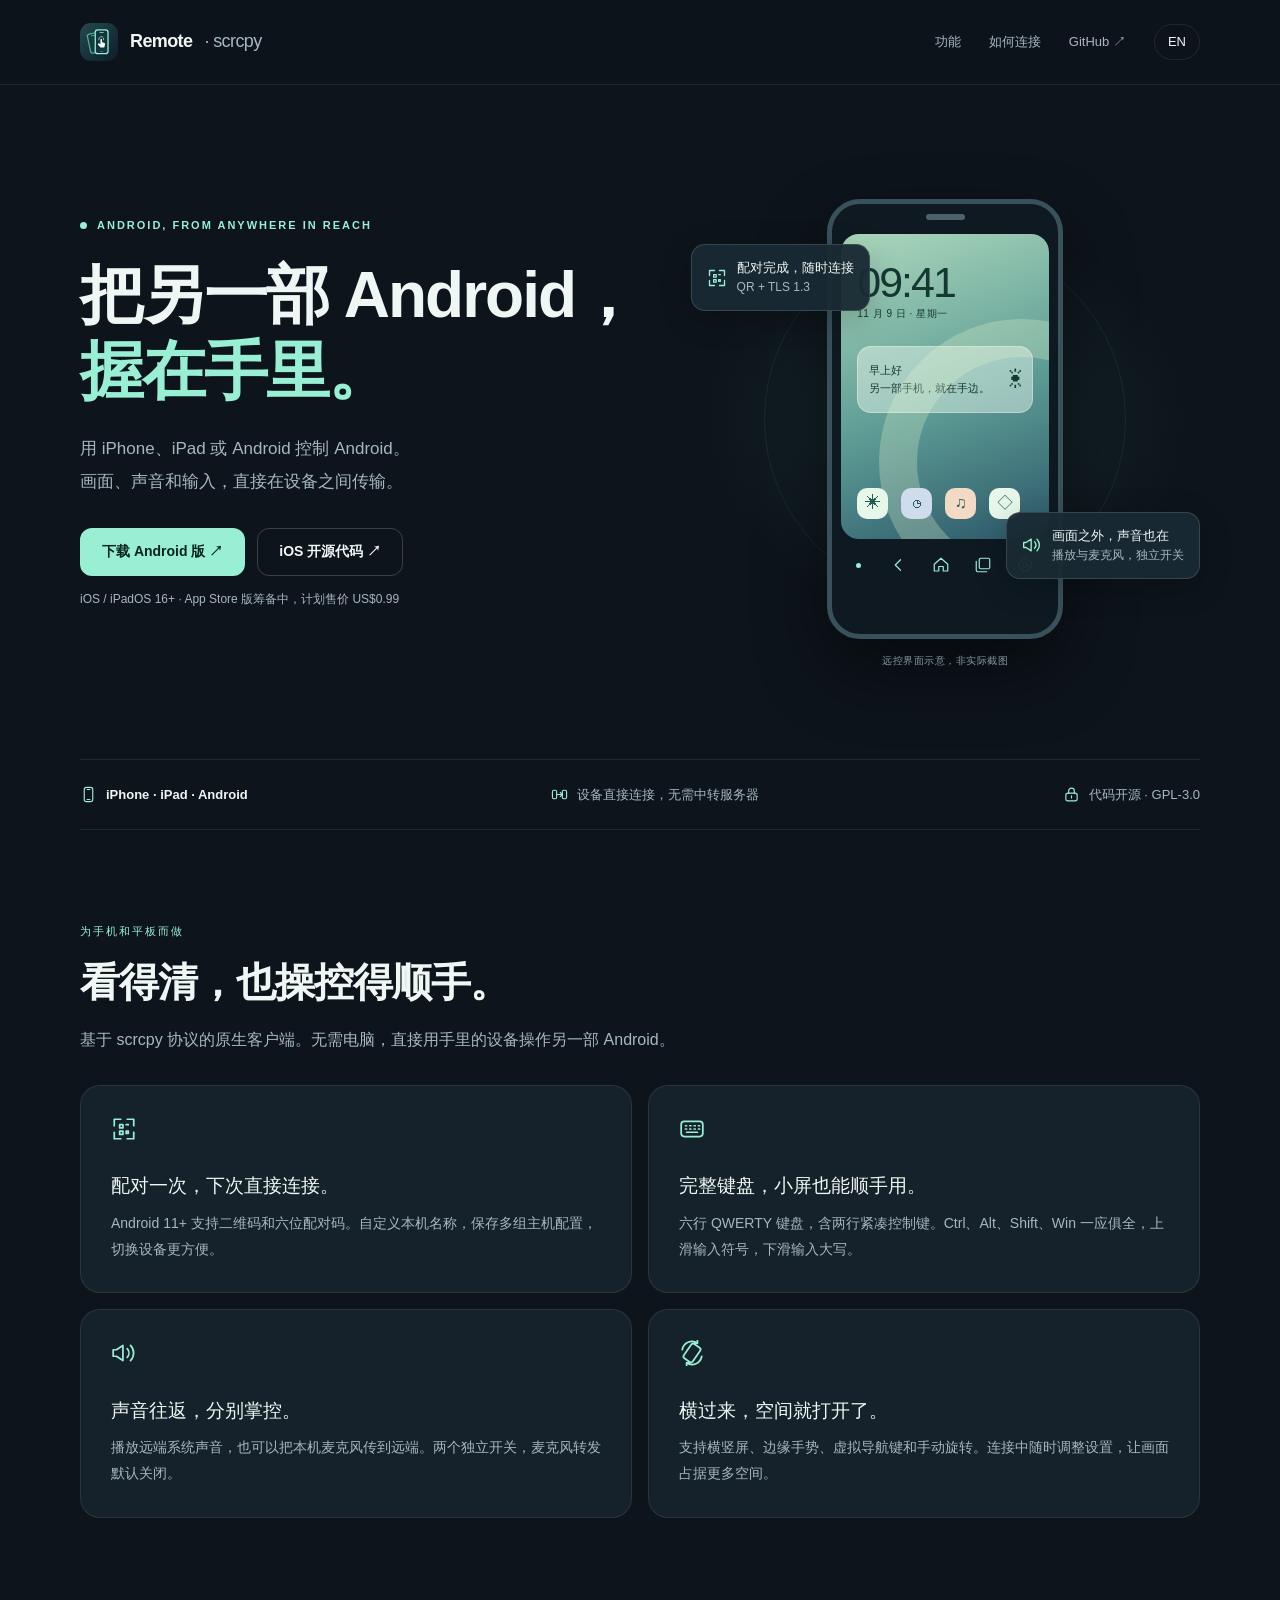
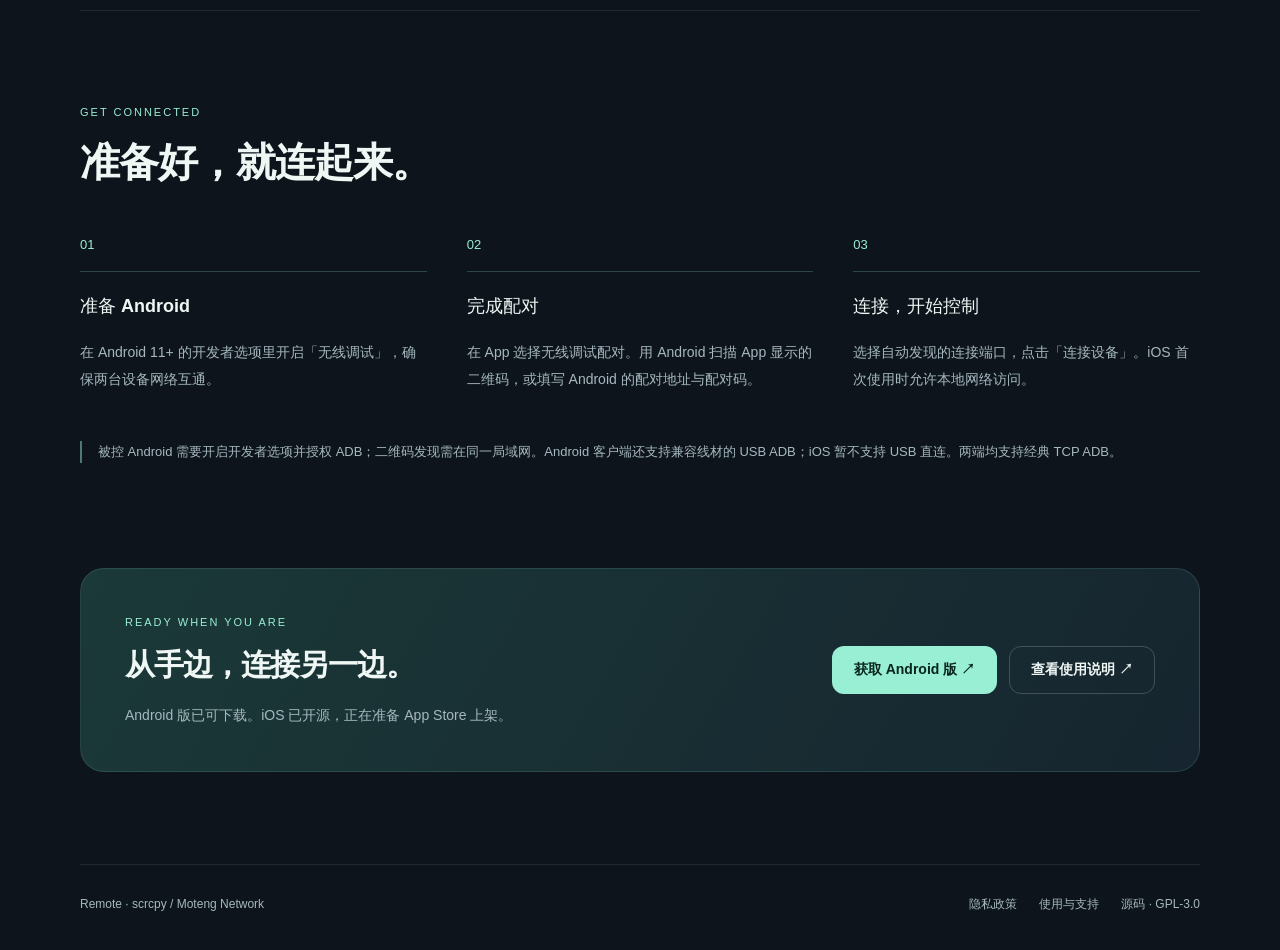
==== site/index.html @ afffb11f "Publish bilingual project website and update iOS app identity" ====
<!doctype html>
<html lang="zh-CN">
  <head>
    <meta charset="utf-8" />
    <meta name="viewport" content="width=device-width, initial-scale=1" />
    <meta name="theme-color" content="#0d141b" />
    <title>远控 · scrcpy — 用手机或平板控制 Android</title>
    <meta
      name="description"
      content="用 iPhone、iPad 或 Android 控制 Android。支持无线调试配对、声音转发与完整键盘，设备直接连接，无需中转服务器。"
    />
    <meta
      property="og:title"
      content="远控 · scrcpy — 用手机或平板控制 Android"
    />
    <meta
      property="og:description"
      content="用 iPhone、iPad 或 Android 控制 Android。支持无线调试配对、声音转发与完整键盘，设备直接连接，无需中转服务器。"
    />
    <meta property="og:type" content="website" />
    <link rel="icon" type="image/svg+xml" href="assets/logo.svg" />
    <link rel="stylesheet" href="assets/style.css" />
    <link
      rel="alternate"
      hreflang="zh-CN"
      href="https://moteng-network.github.io/scrcpy-ios/"
    />
    <link
      rel="alternate"
      hreflang="en"
      href="https://moteng-network.github.io/scrcpy-ios/en/"
    />
  </head>
  <body>
    <a class="skip" href="#main">跳到正文</a>
    <header class="header">
      <nav class="wrap nav" aria-label="主导航">
        <a class="brand" href="./"
          ><img src="assets/logo.svg" width="38" height="38" alt="" />Remote
          <span style="color: var(--muted); font-weight: 400">· scrcpy</span></a
        >
        <div class="navlinks">
          <a class="desktop" href="#features">功能</a
          ><a class="desktop" href="#connect">如何连接</a
          ><a
            class="desktop"
            href="https://github.com/moteng-network/scrcpy-ios"
            >GitHub ↗</a
          ><a class="language" href="en/" lang="en">EN</a>
        </div>
      </nav>
    </header>
    <main id="main" class="wrap">
      <div class="hero">
        <div>
          <div class="eyebrow">Android, from anywhere in reach</div>
          <h1>把另一部 Android，<br /><em>握在手里。</em></h1>
          <p class="lead">
            用 iPhone、iPad 或 Android 控制 Android。<br />画面、声音和输入，直接在设备之间传输。
          </p>
          <div class="actions">
            <a
              class="button"
              href="https://github.com/felix021/scrcpy-apk/releases/latest"
              >下载 Android 版 ↗</a
            ><a
              class="button secondary"
              href="https://github.com/moteng-network/scrcpy-ios"
              >iOS 开源代码 ↗</a
            >
          </div>
          <p class="note">
            iOS / iPadOS 16+ · App Store 版筹备中，计划售价 US$0.99
          </p>
        </div>
        <div class="art" role="img" aria-label="Android 远控屏幕和导航键示意">
          <div class="badge pair">
            <svg
              viewBox="0 0 24 24"
              fill="none"
              stroke="currentColor"
              stroke-width="1.6"
              stroke-linecap="round"
              stroke-linejoin="round"
              aria-hidden="true"
            >
              <path
                d="M9 3H3v6m12-6h6v6M3 15v6h6m12-6v6h-6M8 8h3v3H8zm6 0h2m-2 6h2v2h-2zm-6 0h3v3H8z"
              />
            </svg>
            <div><b>配对完成，随时连接</b>QR + TLS 1.3</div>
          </div>
          <div class="phone">
            <div class="camera"></div>
            <div class="screen">
              <div class="clock">09:41</div>
              <div class="day">11 月 9 日 · 星期一</div>
              <div class="weather">
                <div>早上好<br />另一部手机，就在手边。</div>
                <b>☀</b>
              </div>
              <div class="apps">
                <span class="app-dot">✳</span><span class="app-dot">◷</span
                ><span class="app-dot">♫</span><span class="app-dot">◇</span>
              </div>
            </div>
            <div class="remote-controls">
              <span class="connected"></span
              ><svg
                viewBox="0 0 24 24"
                fill="none"
                stroke="currentColor"
                stroke-width="1.6"
                stroke-linecap="round"
                stroke-linejoin="round"
                aria-hidden="true"
              >
                <path d="m14 5-7 7 7 7" /></svg
              ><svg
                viewBox="0 0 24 24"
                fill="none"
                stroke="currentColor"
                stroke-width="1.6"
                stroke-linecap="round"
                stroke-linejoin="round"
                aria-hidden="true"
              >
                <path d="m3 11 9-8 9 8v9h-6v-6H9v6H3z" /></svg
              ><svg
                viewBox="0 0 24 24"
                fill="none"
                stroke="currentColor"
                stroke-width="1.6"
                stroke-linecap="round"
                stroke-linejoin="round"
                aria-hidden="true"
              >
                <rect x="7" y="3" width="14" height="14" rx="2" />
                <path d="M3 7v12a2 2 0 0 0 2 2h12" /></svg
              ><svg
                viewBox="0 0 24 24"
                fill="none"
                stroke="currentColor"
                stroke-width="1.6"
                stroke-linecap="round"
                stroke-linejoin="round"
                aria-hidden="true"
              >
                <circle cx="12" cy="12" r="3" />
                <path
                  d="m9 3-1 3-3 1-2 3 2 2-1 3 3 2 2 3 3-1 3 1 2-3 3-2-1-3 2-2-2-3-3-1-1-3z"
                />
              </svg>
            </div>
          </div>
          <div class="badge audio">
            <svg
              viewBox="0 0 24 24"
              fill="none"
              stroke="currentColor"
              stroke-width="1.6"
              stroke-linecap="round"
              stroke-linejoin="round"
              aria-hidden="true"
            >
              <path
                d="m11 5-6 4H2v6h3l6 4zM15 8a6 6 0 0 1 0 8m3-11a10 10 0 0 1 0 14"
              />
            </svg>
            <div><b>画面之外，声音也在</b>播放与麦克风，独立开关</div>
          </div>
          <span class="art-caption">远控界面示意，非实际截图</span>
        </div>
      </div>
      <div class="platforms">
        <span
          ><svg
            viewBox="0 0 24 24"
            fill="none"
            stroke="currentColor"
            stroke-width="1.6"
            stroke-linecap="round"
            stroke-linejoin="round"
            aria-hidden="true"
          >
            <rect x="6" y="2" width="12" height="20" rx="3" />
            <path d="M10 5h4M10 19h4" /></svg
          ><strong>iPhone · iPad · Android</strong></span
        ><span
          ><svg
            viewBox="0 0 24 24"
            fill="none"
            stroke="currentColor"
            stroke-width="1.6"
            stroke-linecap="round"
            stroke-linejoin="round"
            aria-hidden="true"
          >
            <rect x="2" y="6" width="6" height="12" rx="2" />
            <rect x="16" y="6" width="6" height="12" rx="2" />
            <path d="M8 12h8m-3-3 3 3-3 3" /></svg
          >设备直接连接，无需中转服务器</span
        ><span
          ><svg
            viewBox="0 0 24 24"
            fill="none"
            stroke="currentColor"
            stroke-width="1.6"
            stroke-linecap="round"
            stroke-linejoin="round"
            aria-hidden="true"
          >
            <rect x="4" y="10" width="16" height="11" rx="3" />
            <path d="M8 10V7a4 4 0 0 1 8 0v3m-4 4v3" /></svg
          >代码开源 · GPL-3.0</span
        >
      </div>
      <section id="features">
        <div class="section-label">为手机和平板而做</div>
        <h2>看得清，也操控得顺手。</h2>
        <p class="section-lead">
          基于 scrcpy 协议的原生客户端。无需电脑，直接用手里的设备操作另一部
          Android。
        </p>
        <div class="grid">
          <article class="card">
            <svg
              viewBox="0 0 24 24"
              fill="none"
              stroke="currentColor"
              stroke-width="1.6"
              stroke-linecap="round"
              stroke-linejoin="round"
              aria-hidden="true"
            >
              <path
                d="M9 3H3v6m12-6h6v6M3 15v6h6m12-6v6h-6M8 8h3v3H8zm6 0h2m-2 6h2v2h-2zm-6 0h3v3H8z"
              />
            </svg>
            <h3>配对一次，下次直接连接。</h3>
            <p>
              Android 11+
              支持二维码和六位配对码。自定义本机名称，保存多组主机配置，切换设备更方便。
            </p>
          </article>
          <article class="card">
            <svg
              viewBox="0 0 24 24"
              fill="none"
              stroke="currentColor"
              stroke-width="1.6"
              stroke-linecap="round"
              stroke-linejoin="round"
              aria-hidden="true"
            >
              <rect x="2" y="5" width="20" height="14" rx="3" />
              <path
                d="M6 9h1m3 0h1m3 0h1m3 0h1M6 12h1m3 0h1m3 0h1m3 0h1M7 15h10"
              />
            </svg>
            <h3>完整键盘，小屏也能顺手用。</h3>
            <p>
              六行 QWERTY 键盘，含两行紧凑控制键。Ctrl、Alt、Shift、Win
              一应俱全，上滑输入符号，下滑输入大写。
            </p>
          </article>
          <article class="card">
            <svg
              viewBox="0 0 24 24"
              fill="none"
              stroke="currentColor"
              stroke-width="1.6"
              stroke-linecap="round"
              stroke-linejoin="round"
              aria-hidden="true"
            >
              <path
                d="m11 5-6 4H2v6h3l6 4zM15 8a6 6 0 0 1 0 8m3-11a10 10 0 0 1 0 14"
              />
            </svg>
            <h3>声音往返，分别掌控。</h3>
            <p>
              播放远端系统声音，也可以把本机麦克风传到远端。两个独立开关，麦克风转发默认关闭。
            </p>
          </article>
          <article class="card">
            <svg
              viewBox="0 0 24 24"
              fill="none"
              stroke="currentColor"
              stroke-width="1.6"
              stroke-linecap="round"
              stroke-linejoin="round"
              aria-hidden="true"
            >
              <rect
                x="7"
                y="4"
                width="10"
                height="16"
                rx="2"
                transform="rotate(35 12 12)"
              />
              <path
                d="M3 9a9 9 0 0 1 14-6m0-3v3h-3M21 15a9 9 0 0 1-14 6m0 3v-3h3"
              />
            </svg>
            <h3>横过来，空间就打开了。</h3>
            <p>
              支持横竖屏、边缘手势、虚拟导航键和手动旋转。连接中随时调整设置，让画面占据更多空间。
            </p>
          </article>
        </div>
      </section>
      <section id="connect" class="steps-section">
        <div class="section-label">GET CONNECTED</div>
        <h2>准备好，就连起来。</h2>
        <div class="steps">
          <article class="step">
            <div class="step-number">01</div>
            <h3>准备 Android</h3>
            <p>
              在 Android 11+
              的开发者选项里开启「无线调试」，确保两台设备网络互通。
            </p>
          </article>
          <article class="step">
            <div class="step-number">02</div>
            <h3>完成配对</h3>
            <p>
              在 App 选择无线调试配对。用 Android 扫描 App 显示的二维码，或填写
              Android 的配对地址与配对码。
            </p>
          </article>
          <article class="step">
            <div class="step-number">03</div>
            <h3>连接，开始控制</h3>
            <p>
              选择自动发现的连接端口，点击「连接设备」。iOS
              首次使用时允许本地网络访问。
            </p>
          </article>
        </div>
        <p class="aside-note">
          被控 Android 需要开启开发者选项并授权
          ADB；二维码发现需在同一局域网。Android 客户端还支持兼容线材的 USB
          ADB；iOS 暂不支持 USB 直连。两端均支持经典 TCP ADB。
        </p>
      </section>
      <section style="padding-top: 0">
        <div class="get">
          <div>
            <div class="section-label">READY WHEN YOU ARE</div>
            <h2>从手边，连接另一边。</h2>
            <p>Android 版已可下载。iOS 已开源，正在准备 App Store 上架。</p>
          </div>
          <div class="actions">
            <a
              class="button"
              href="https://github.com/felix021/scrcpy-apk/releases/latest"
              >获取 Android 版 ↗</a
            ><a class="button secondary" href="support.html">查看使用说明 ↗</a>
          </div>
        </div>
      </section>
    </main>
    <footer class="wrap footer">
      <span
        >Remote · scrcpy /
        <a href="https://github.com/moteng-network">Moteng Network</a></span
      >
      <div class="footer-links">
        <a href="privacy.html">隐私政策</a><a href="support.html">使用与支持</a
        ><a href="https://github.com/moteng-network/scrcpy-ios"
          >源码 · GPL-3.0</a
        >
      </div>
    </footer>
  </body>
</html>
---- site/assets/style.css ----
@charset "UTF-8";
:root {
  color-scheme: dark;
  --bg: #0d141b;
  --panel: #15212b;
  --line: #ffffff16;
  --text: #eff7f5;
  --muted: #a6b8bf;
  --mint: #98efd4;
  --max: 1120px;
}
* {
  box-sizing: border-box;
}
html {
  scroll-behavior: smooth;
  scroll-padding-top: 90px;
}
body {
  margin: 0;
  background: var(--bg);
  color: var(--text);
  font-family:
    -apple-system, BlinkMacSystemFont, "Segoe UI", "PingFang SC",
    "Microsoft YaHei", sans-serif;
  line-height: 1.65;
  -webkit-font-smoothing: antialiased;
}
a {
  color: inherit;
  text-decoration: none;
}
button {
  font: inherit;
}
a:focus-visible,
button:focus-visible,
summary:focus-visible {
  outline: 3px solid var(--mint);
  outline-offset: 5px;
}
a:hover {
  color: var(--mint);
}
.wrap {
  width: min(var(--max), calc(100% - 56px));
  margin: auto;
}
.skip {
  position: absolute;
  top: -70px;
  left: 20px;
  background: var(--mint);
  color: var(--bg);
  padding: 12px;
  z-index: 20;
}
.skip:focus {
  top: 12px;
}
.header {
  border-bottom: 1px solid var(--line);
  background: #0d141bf2;
}
.nav {
  min-height: 84px;
  display: flex;
  align-items: center;
  justify-content: space-between;
  gap: 24px;
}
.brand {
  display: flex;
  align-items: center;
  gap: 12px;
  font-size: 18px;
  font-weight: 650;
  letter-spacing: -0.6px;
  white-space: nowrap;
}
.brand img {
  width: 38px;
  height: 38px;
  border-radius: 11px;
}
.navlinks {
  display: flex;
  align-items: center;
  gap: 28px;
  font-size: 13px;
  color: var(--muted);
}
.language {
  border: 1px solid var(--line);
  border-radius: 30px;
  padding: 6px 13px;
  color: var(--text);
}
.hero {
  display: grid;
  grid-template-columns: 1.12fr 1fr;
  align-items: center;
  gap: 40px;
  padding: 94px 0 100px;
}
.eyebrow {
  font-size: 11px;
  letter-spacing: 2px;
  font-weight: 650;
  color: var(--mint);
  text-transform: uppercase;
  display: flex;
  align-items: center;
  gap: 10px;
}
.eyebrow:before {
  content: "";
  width: 7px;
  height: 7px;
  background: var(--mint);
  border-radius: 50%;
}
h1 {
  font-size: clamp(42px, 5.1vw, 64px);
  line-height: 1.18;
  font-weight: 650;
  letter-spacing: -2px;
  margin: 24px 0;
}
h1 em {
  color: var(--mint);
  font-style: normal;
}
.lead {
  max-width: 455px;
  color: var(--muted);
  font-size: 17px;
  line-height: 1.9;
}
.actions {
  display: flex;
  flex-wrap: wrap;
  align-items: center;
  gap: 12px;
  margin: 30px 0 14px;
}
.button {
  display: inline-flex;
  justify-content: center;
  align-items: center;
  gap: 9px;
  min-height: 48px;
  padding: 10px 21px;
  background: var(--mint);
  color: #09251e;
  border: 1px solid transparent;
  border-radius: 12px;
  font-size: 14px;
  font-weight: 650;
}
.button:hover {
  color: #09251e;
  background: #bcf9e6;
}
.button.secondary {
  background: transparent;
  color: var(--text);
  border-color: #ffffff30;
}
.button.secondary:hover {
  background: #ffffff0b;
  color: var(--mint);
}
.note {
  font-size: 12px;
  color: var(--muted);
}
.art {
  position: relative;
  min-height: 480px;
  display: flex;
  justify-content: center;
  align-items: center;
  isolation: isolate;
}
.art:before {
  content: "";
  position: absolute;
  inset: 20px -15px;
  background: radial-gradient(ellipse, #66d9b91c, transparent 65%);
  z-index: -1;
}
.art:after {
  content: "";
  position: absolute;
  width: min(360px, 100%);
  aspect-ratio: 1;
  border: 1px solid #9defd413;
  border-radius: 50%;
  z-index: -1;
}
.phone {
  width: 236px;
  height: 440px;
  border: 5px solid #39515b;
  background: #0e1922;
  border-radius: 33px;
  box-shadow: 0 32px 70px #0007;
  position: relative;
  overflow: hidden;
}
.phone .camera {
  height: 6px;
  width: 39px;
  border-radius: 8px;
  background: #4b626c;
  margin: 10px auto 14px;
}
.screen {
  margin: 0 9px;
  border-radius: 18px;
  background: linear-gradient(160deg, #acd8bc, #5d9c95 55%, #2c5769);
  height: 305px;
  padding: 25px 16px;
  color: #153833;
  overflow: hidden;
  position: relative;
}
.screen:after {
  content: "";
  width: 210px;
  height: 210px;
  border: 38px solid #e3f3cb47;
  border-radius: 50%;
  position: absolute;
  right: -116px;
  bottom: -66px;
}
.clock {
  font-size: 43px;
  letter-spacing: -2px;
  line-height: 1.1;
  font-weight: 350;
}
.day {
  font-size: 10px;
  letter-spacing: 0.5px;
  margin-bottom: 23px;
}
.weather {
  background: #f4fff470;
  border: 1px solid #ffffff50;
  padding: 11px;
  border-radius: 14px;
  display: flex;
  justify-content: space-between;
  align-items: center;
  font-size: 11px;
}
.weather b {
  font-size: 26px;
  font-weight: 450;
}
.apps {
  display: flex;
  gap: 13px;
  position: absolute;
  bottom: 20px;
  z-index: 1;
}
.app-dot {
  width: 31px;
  height: 31px;
  display: grid;
  place-items: center;
  background: #e7f8ea;
  border-radius: 10px;
  color: #235b51;
}
.app-dot:nth-child(2) {
  background: #cedcee;
}
.app-dot:nth-child(3) {
  background: #f2dac4;
}
.remote-controls {
  display: flex;
  align-items: center;
  justify-content: center;
  gap: 24px;
  margin-top: 17px;
  color: var(--mint);
}
.remote-controls svg {
  width: 18px;
  height: 18px;
}
.remote-controls .connected {
  width: 5px;
  height: 5px;
  border-radius: 50%;
  background: var(--mint);
  margin-right: 5px;
}
.badge {
  position: absolute;
  z-index: 2;
  padding: 12px 15px;
  border: 1px solid #ffffff22;
  background: #1a2a33f5;
  border-radius: 14px;
  box-shadow: 0 8px 32px #0003;
  font-size: 12px;
  color: var(--muted);
  display: flex;
  align-items: center;
  gap: 10px;
}
.badge svg {
  color: var(--mint);
  width: 20px;
  height: 20px;
}
.badge b {
  display: block;
  color: var(--text);
  font-size: 13px;
  font-weight: 550;
}
.badge.pair {
  top: 65px;
  left: -6px;
}
.badge.audio {
  bottom: 80px;
  right: -5px;
}
.art-caption {
  position: absolute;
  bottom: -10px;
  font-size: 10px;
  letter-spacing: 0.5px;
  color: #869ba3;
}
.platforms {
  display: flex;
  justify-content: space-between;
  gap: 25px;
  border-top: 1px solid var(--line);
  border-bottom: 1px solid var(--line);
  padding: 24px 0;
  font-size: 13px;
  color: var(--muted);
}
.platforms strong {
  color: var(--text);
  font-weight: 550;
}
.platforms span {
  display: flex;
  align-items: center;
  gap: 9px;
}
.platforms svg {
  width: 17px;
  height: 17px;
  color: var(--mint);
}
section {
  padding: 92px 0;
}
.section-label {
  font-size: 11px;
  color: var(--mint);
  letter-spacing: 2px;
  text-transform: uppercase;
  margin-bottom: 14px;
}
h2 {
  font-size: clamp(28px, 3.5vw, 40px);
  line-height: 1.35;
  letter-spacing: -1px;
  font-weight: 600;
  margin: 0 0 18px;
}
.section-lead {
  color: var(--muted);
  max-width: 620px;
  margin: 0 0 32px;
}
.grid {
  display: grid;
  grid-template-columns: repeat(2, 1fr);
  gap: 16px;
}
.card {
  background: var(--panel);
  border: 1px solid var(--line);
  border-radius: 20px;
  padding: 30px;
}
.card svg {
  width: 26px;
  height: 26px;
  color: var(--mint);
  margin-bottom: 20px;
}
.card h3 {
  font-weight: 550;
  font-size: 19px;
  margin: 0 0 9px;
}
.card p {
  font-size: 14px;
  color: var(--muted);
  margin: 0;
  line-height: 1.85;
}
.steps-section {
  border-top: 1px solid var(--line);
}
.steps {
  display: grid;
  grid-template-columns: repeat(3, 1fr);
  gap: 40px;
  margin-top: 45px;
}
.step-number {
  font-size: 13px;
  color: var(--mint);
  border-bottom: 1px solid #98efd43b;
  padding-bottom: 15px;
  margin-bottom: 20px;
}
.step h3 {
  font-size: 18px;
  font-weight: 550;
}
.step p {
  font-size: 14px;
  color: var(--muted);
  line-height: 1.9;
}
.aside-note {
  border-left: 2px solid #98efd477;
  padding: 0 0 0 16px;
  color: var(--muted);
  font-size: 13px;
  margin-top: 35px;
}
.get {
  background: linear-gradient(120deg, #1b3938, #16252f);
  border: 1px solid #98efd422;
  border-radius: 24px;
  padding: 44px;
  display: flex;
  align-items: center;
  justify-content: space-between;
  gap: 30px;
}
.get h2 {
  font-size: 30px;
}
.get p {
  color: var(--muted);
  font-size: 14px;
  margin-bottom: 0;
}
.get .actions {
  margin: 0;
  flex-shrink: 0;
}
.footer {
  border-top: 1px solid var(--line);
  padding: 30px 0 36px;
  display: flex;
  justify-content: space-between;
  gap: 20px;
  font-size: 12px;
  color: var(--muted);
}
.footer-links {
  display: flex;
  gap: 22px;
}
.legal {
  max-width: 760px;
  padding: 65px 0 90px;
}
.legal h1 {
  font-size: 40px;
}
.legal h2 {
  font-size: 24px;
  margin-top: 40px;
}
.legal h3 {
  font-size: 18px;
  font-weight: 550;
}
.legal p,
.legal li {
  color: var(--muted);
  line-height: 1.9;
  font-size: 15px;
}
.legal a {
  color: var(--mint);
  text-decoration: underline;
  text-underline-offset: 3px;
}
.legal .language-note {
  border-bottom: 1px solid var(--line);
  padding-bottom: 30px;
}
.legal hr {
  border: 0;
  border-top: 1px solid var(--line);
  margin: 55px 0;
}
.legal code {
  color: var(--text);
  font-size: 13px;
  background: var(--panel);
  padding: 2px 5px;
  border-radius: 4px;
}
@media (min-width: 1200px) {
  .badge.pair {
    left: 0;
  }
  .badge.audio {
    right: 0;
  }
}
@media (max-width: 900px) {
  .hero {
    gap: 10px;
  }
  .badge.pair {
    left: -20px;
  }
  .badge.audio {
    right: -5px;
  }
  .get {
    align-items: flex-start;
    flex-direction: column;
  }
  .steps {
    gap: 24px;
  }
  .platforms {
    font-size: 12px;
  }
  .navlinks {
    gap: 18px;
  }
}
@media (max-width: 680px) {
  .wrap {
    width: calc(100% - 36px);
  }
  .nav {
    min-height: 72px;
    gap: 16px;
  }
  .navlinks {
    gap: 13px;
  }
  .navlinks .desktop {
    display: none;
  }
  .brand {
    font-size: 16px;
    gap: 9px;
  }
  .brand img {
    width: 32px;
    height: 32px;
  }
  .hero {
    grid-template-columns: 1fr;
    padding: 52px 0 35px;
  }
  .hero h1 {
    font-size: 46px;
    letter-spacing: -1.5px;
    max-width: 500px;
  }
  .lead {
    font-size: 15px;
  }
  .art {
    min-height: 470px;
    margin: 8px auto 20px;
    width: min(100%, 400px);
  }
  .badge.pair {
    left: 0;
  }
  .badge.audio {
    right: 0;
  }
  .platforms {
    flex-direction: column;
    gap: 12px;
    padding: 23px 0;
  }
  .grid {
    grid-template-columns: 1fr;
  }
  .card {
    padding: 25px;
  }
  .steps {
    grid-template-columns: 1fr;
    gap: 15px;
  }
  .step-number {
    margin-bottom: 10px;
    padding-bottom: 9px;
  }
  .step h3 {
    margin: 12px 0 8px;
  }
  .step p {
    margin: 0;
  }
  section {
    padding: 60px 0;
  }
  .get {
    padding: 28px;
  }
  .get h2 {
    font-size: 26px;
  }
  .get .actions {
    gap: 10px;
  }
  .get .button {
    font-size: 13px;
    padding: 10px 16px;
  }
  .footer {
    flex-direction: column;
  }
  .footer-links {
    flex-wrap: wrap;
    gap: 20px;
  }
  .legal {
    padding-top: 35px;
  }
  .legal h1 {
    font-size: 32px;
  }
}
@media (prefers-reduced-motion: reduce) {
  html {
    scroll-behavior: auto;
  }
}
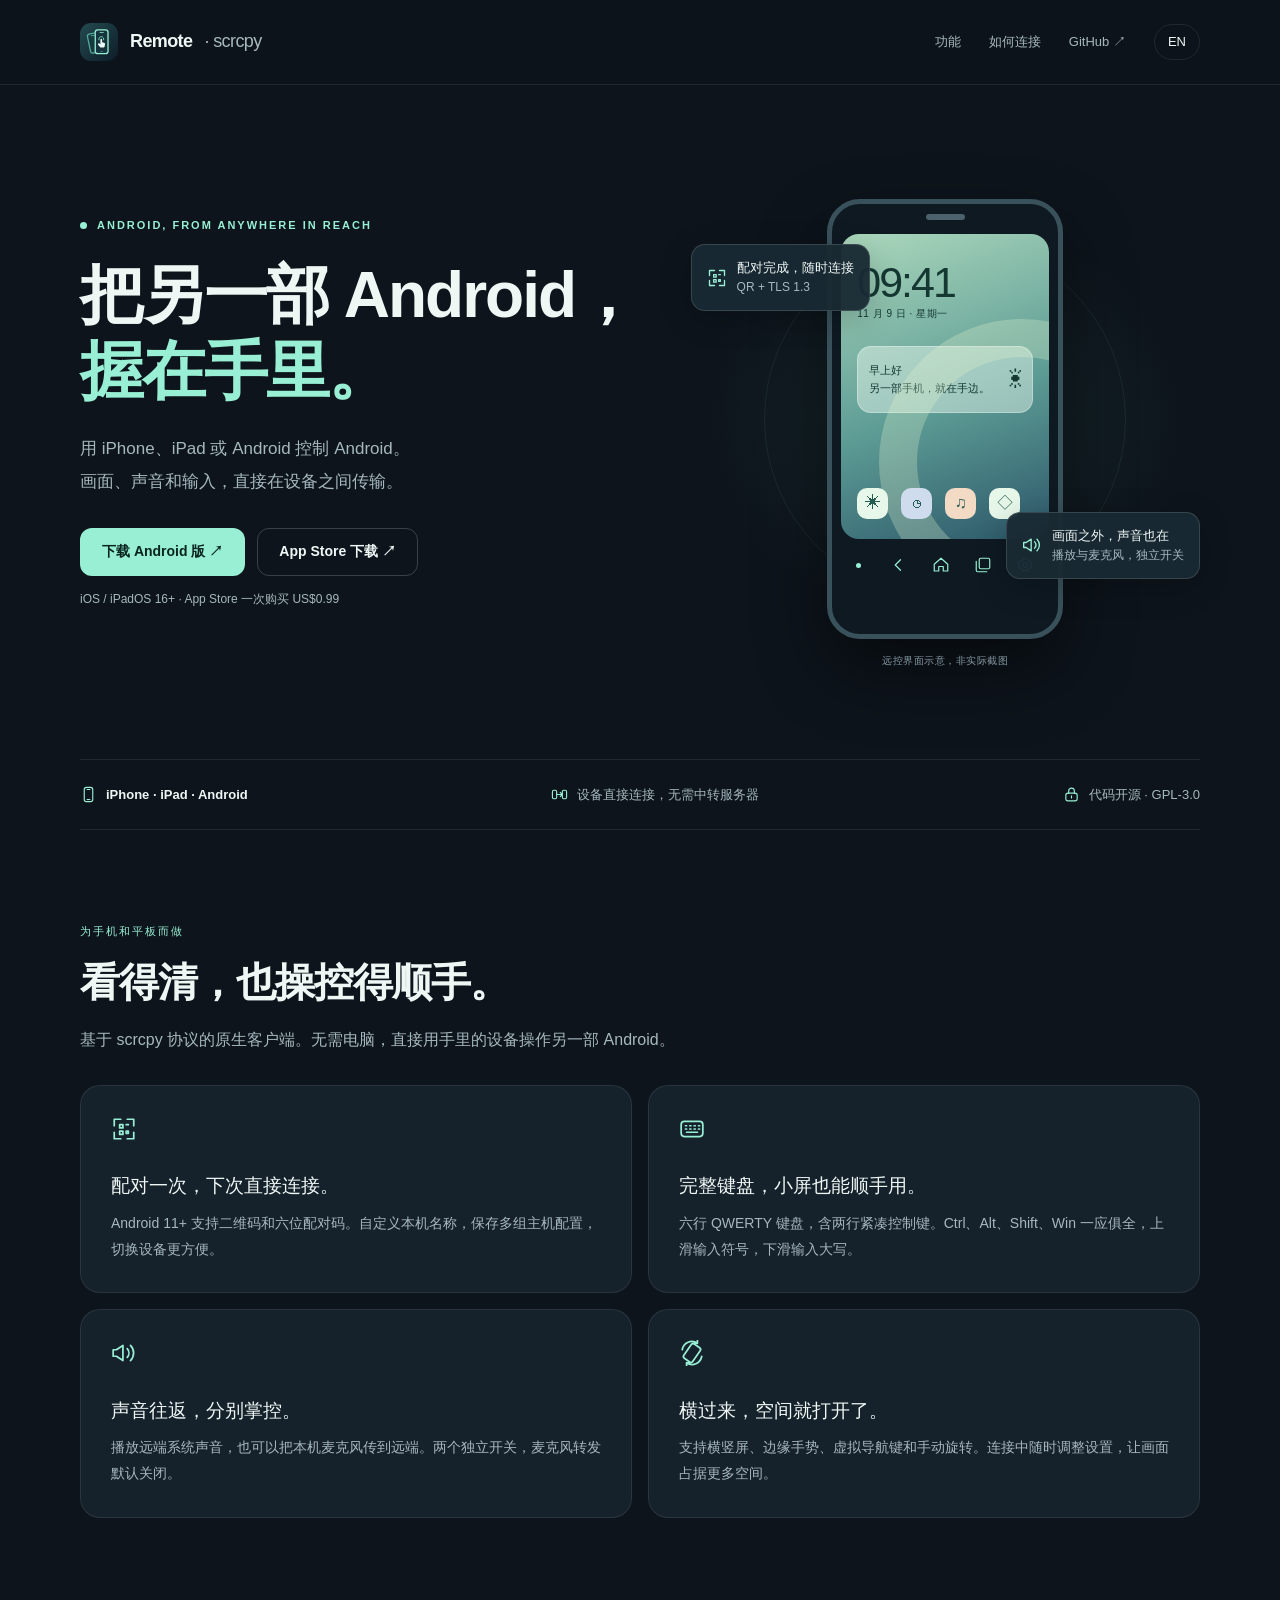
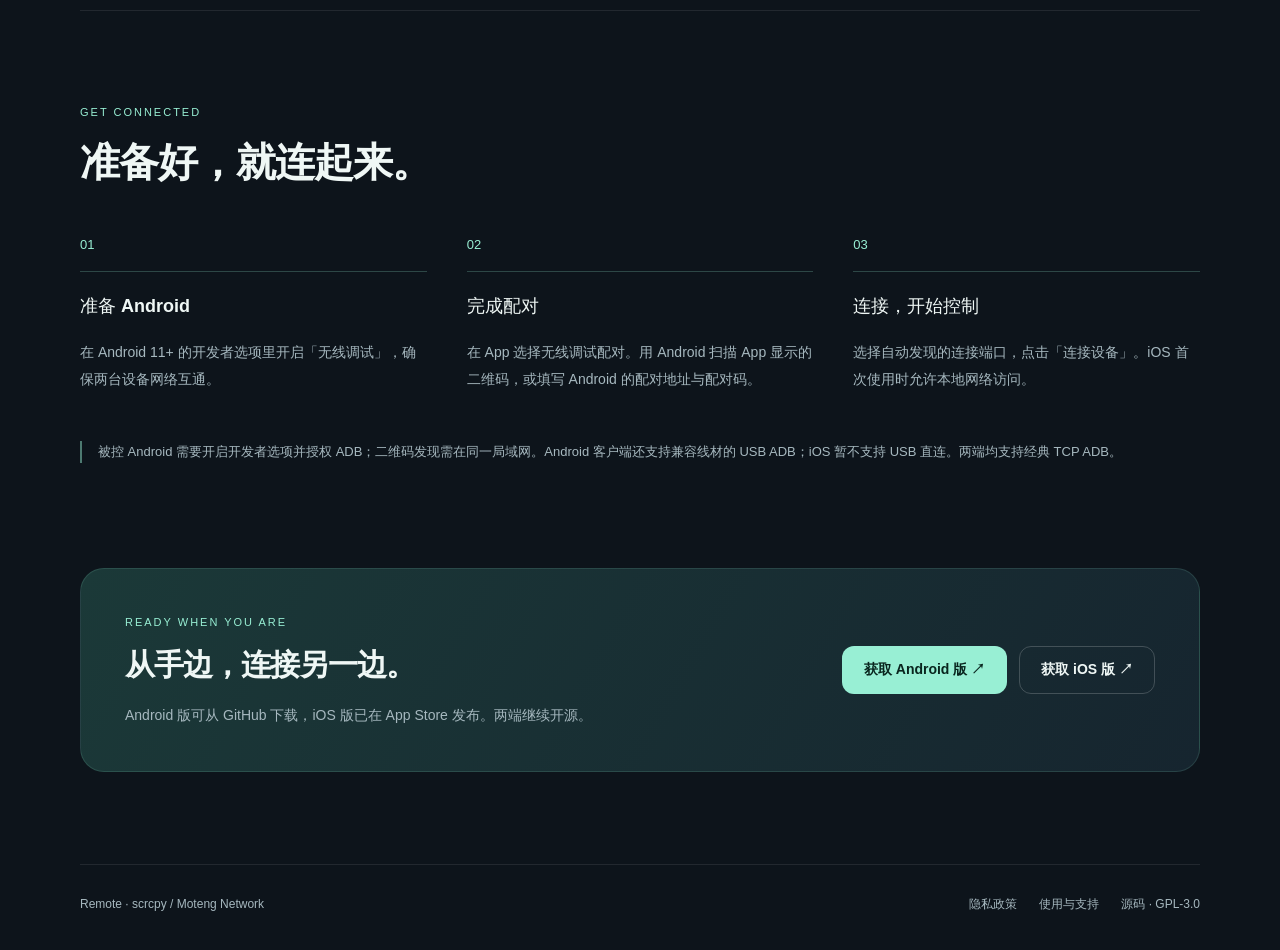
==== commit e7181550: "更新 iOS 正式在售状态与 App Store 下载入口" ====
--- a/site/index.html
+++ b/site/index.html
@@ -23,12 +23,12 @@
     <link
       rel="alternate"
       hreflang="zh-CN"
-      href="https://moteng-network.github.io/scrcpy-ios/"
+      href="https://scrcpy.oh-my-term.cn/"
     />
     <link
       rel="alternate"
       hreflang="en"
-      href="https://moteng-network.github.io/scrcpy-ios/en/"
+      href="https://scrcpy.oh-my-term.cn/en/"
     />
   </head>
   <body>
@@ -61,16 +61,16 @@
           <div class="actions">
             <a
               class="button"
-              href="https://github.com/felix021/scrcpy-apk/releases/latest"
+              href="https://github.com/moteng-network/scrcpy-apk/releases/latest"
               >下载 Android 版 ↗</a
             ><a
               class="button secondary"
-              href="https://github.com/moteng-network/scrcpy-ios"
-              >iOS 开源代码 ↗</a
+              href="https://apps.apple.com/app/id6832577723"
+              >App Store 下载 ↗</a
             >
           </div>
           <p class="note">
-            iOS / iPadOS 16+ · App Store 版筹备中，计划售价 US$0.99
+            iOS / iPadOS 16+ · App Store 一次购买 US$0.99
           </p>
         </div>
         <div class="art" role="img" aria-label="Android 远控屏幕和导航键示意">
@@ -352,14 +352,14 @@
           <div>
             <div class="section-label">READY WHEN YOU ARE</div>
             <h2>从手边，连接另一边。</h2>
-            <p>Android 版已可下载。iOS 已开源，正在准备 App Store 上架。</p>
+            <p>Android 版可从 GitHub 下载，iOS 版已在 App Store 发布。两端继续开源。</p>
           </div>
           <div class="actions">
             <a
               class="button"
-              href="https://github.com/felix021/scrcpy-apk/releases/latest"
+              href="https://github.com/moteng-network/scrcpy-apk/releases/latest"
               >获取 Android 版 ↗</a
-            ><a class="button secondary" href="support.html">查看使用说明 ↗</a>
+            ><a class="button secondary" href="https://apps.apple.com/app/id6832577723">获取 iOS 版 ↗</a>
           </div>
         </div>
       </section>
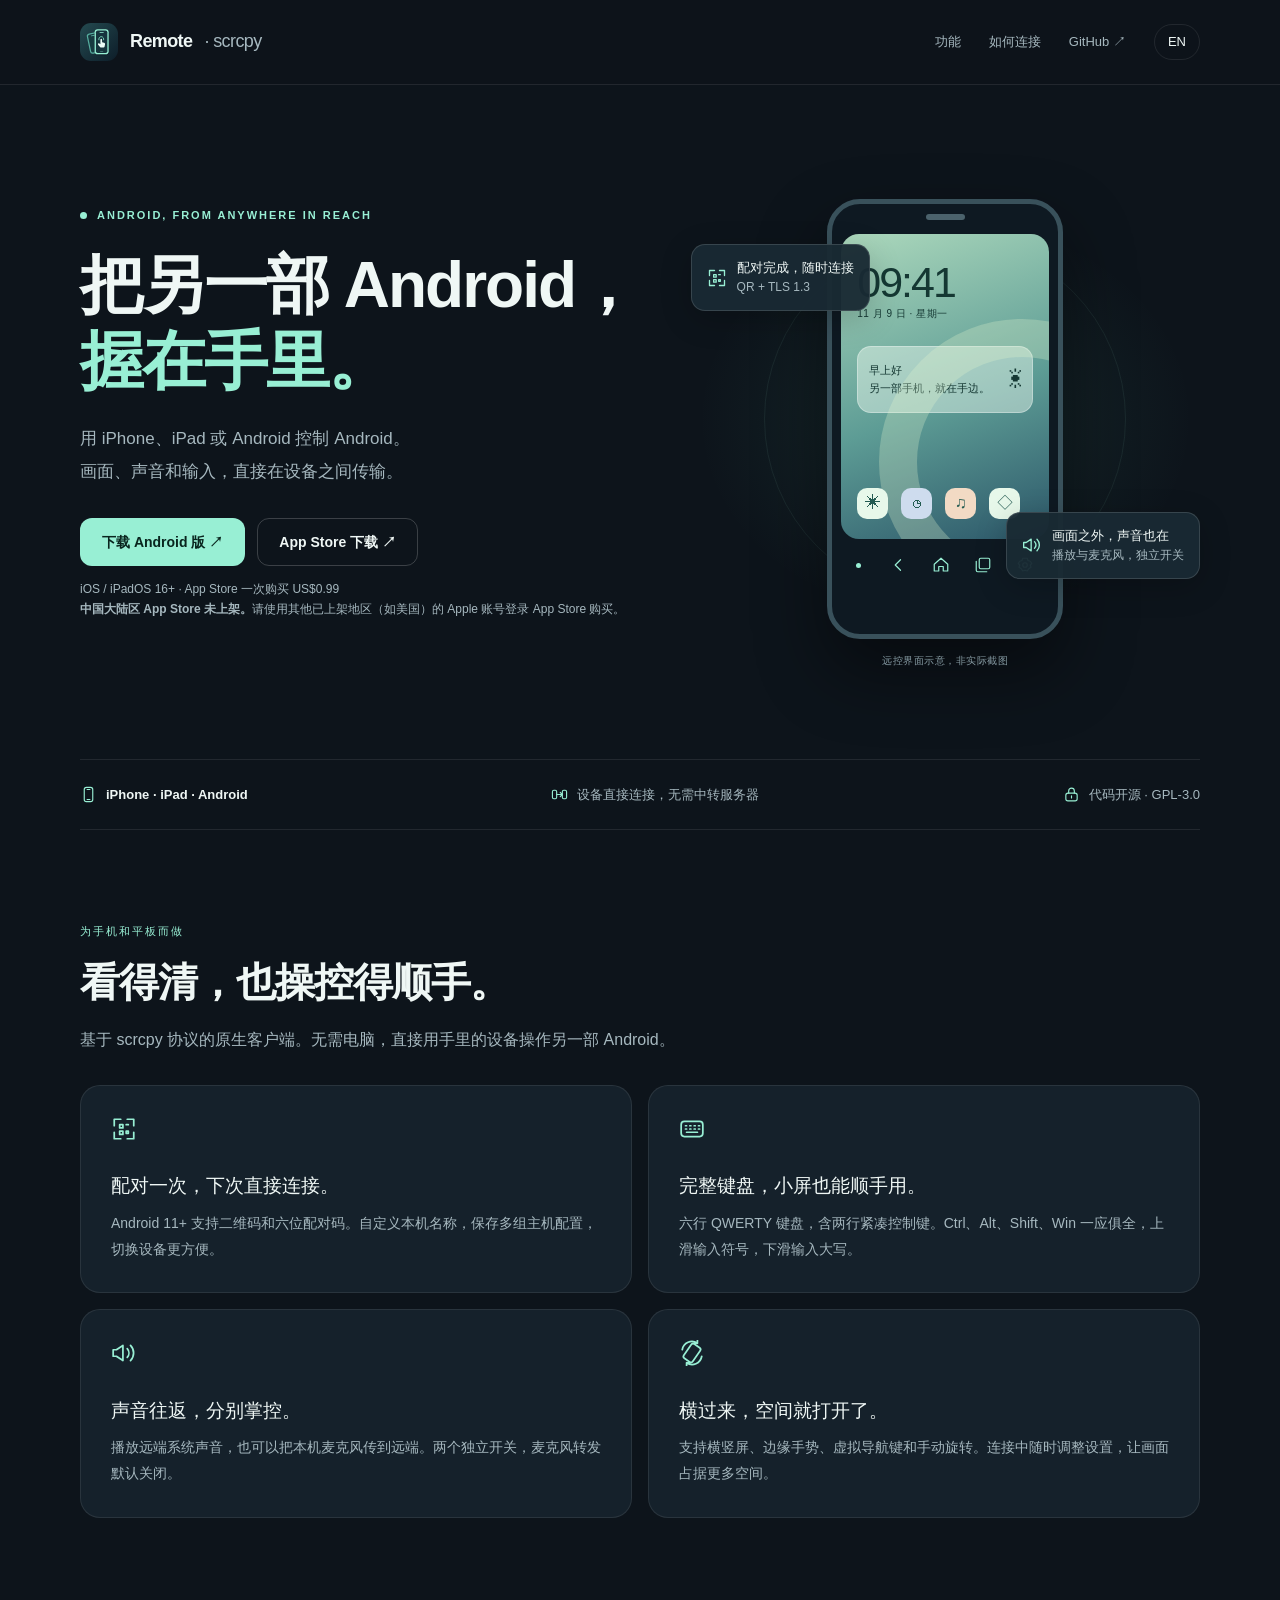
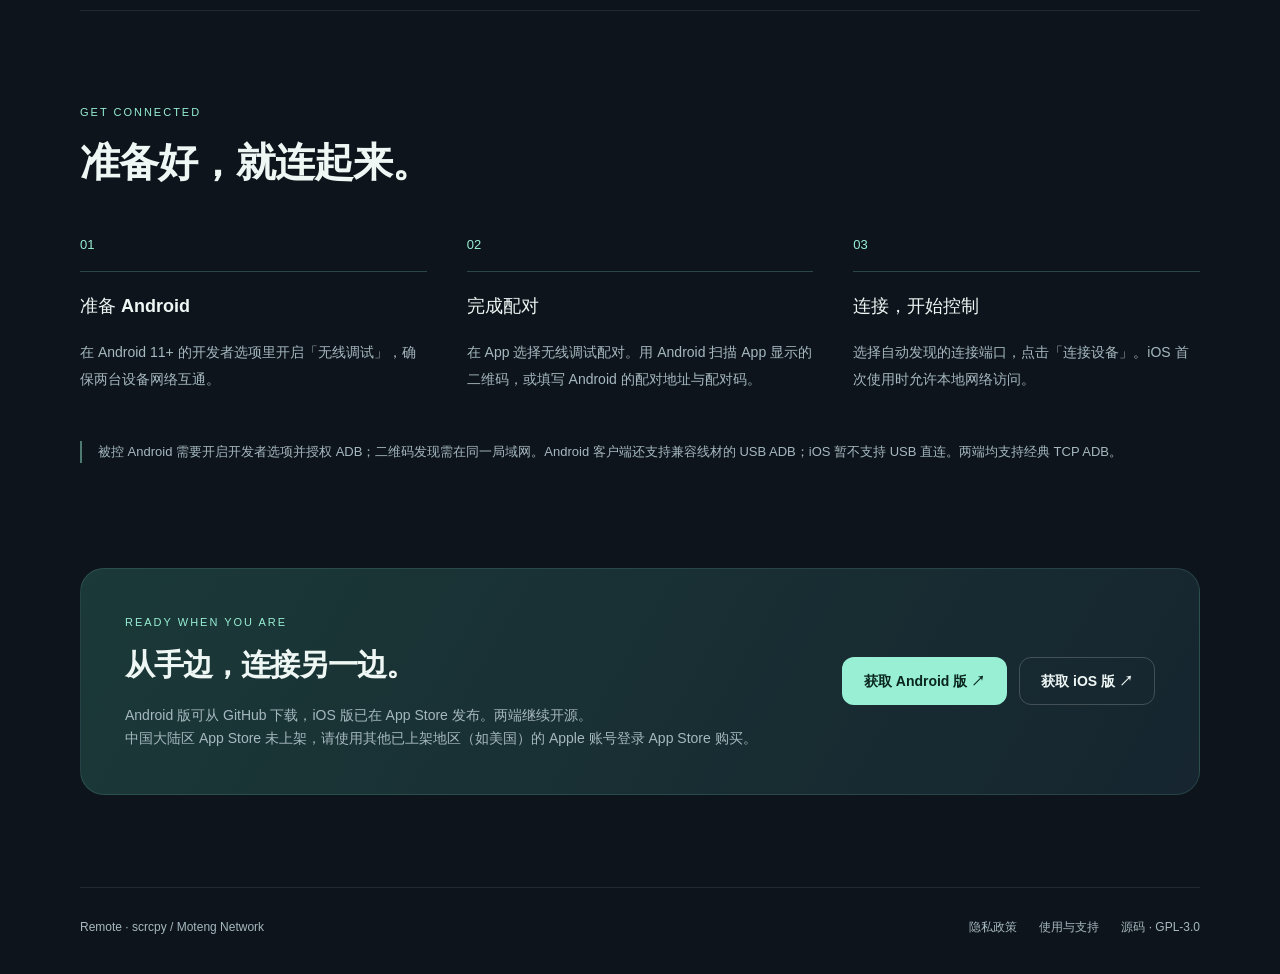
==== commit e42e2b28: "docs: clarify App Store purchase availability by region" ====
--- a/site/index.html
+++ b/site/index.html
@@ -70,7 +70,8 @@
             >
           </div>
           <p class="note">
-            iOS / iPadOS 16+ · App Store 一次购买 US$0.99
+            iOS / iPadOS 16+ · App Store 一次购买 US$0.99<br />
+            <strong>中国大陆区 App Store 未上架。</strong>请使用其他已上架地区（如美国）的 Apple 账号登录 App Store 购买。
           </p>
         </div>
         <div class="art" role="img" aria-label="Android 远控屏幕和导航键示意">
@@ -352,7 +353,10 @@
           <div>
             <div class="section-label">READY WHEN YOU ARE</div>
             <h2>从手边，连接另一边。</h2>
-            <p>Android 版可从 GitHub 下载，iOS 版已在 App Store 发布。两端继续开源。</p>
+            <p>
+              Android 版可从 GitHub 下载，iOS 版已在 App Store 发布。两端继续开源。<br />
+              中国大陆区 App Store 未上架，请使用其他已上架地区（如美国）的 Apple 账号登录 App Store 购买。
+            </p>
           </div>
           <div class="actions">
             <a
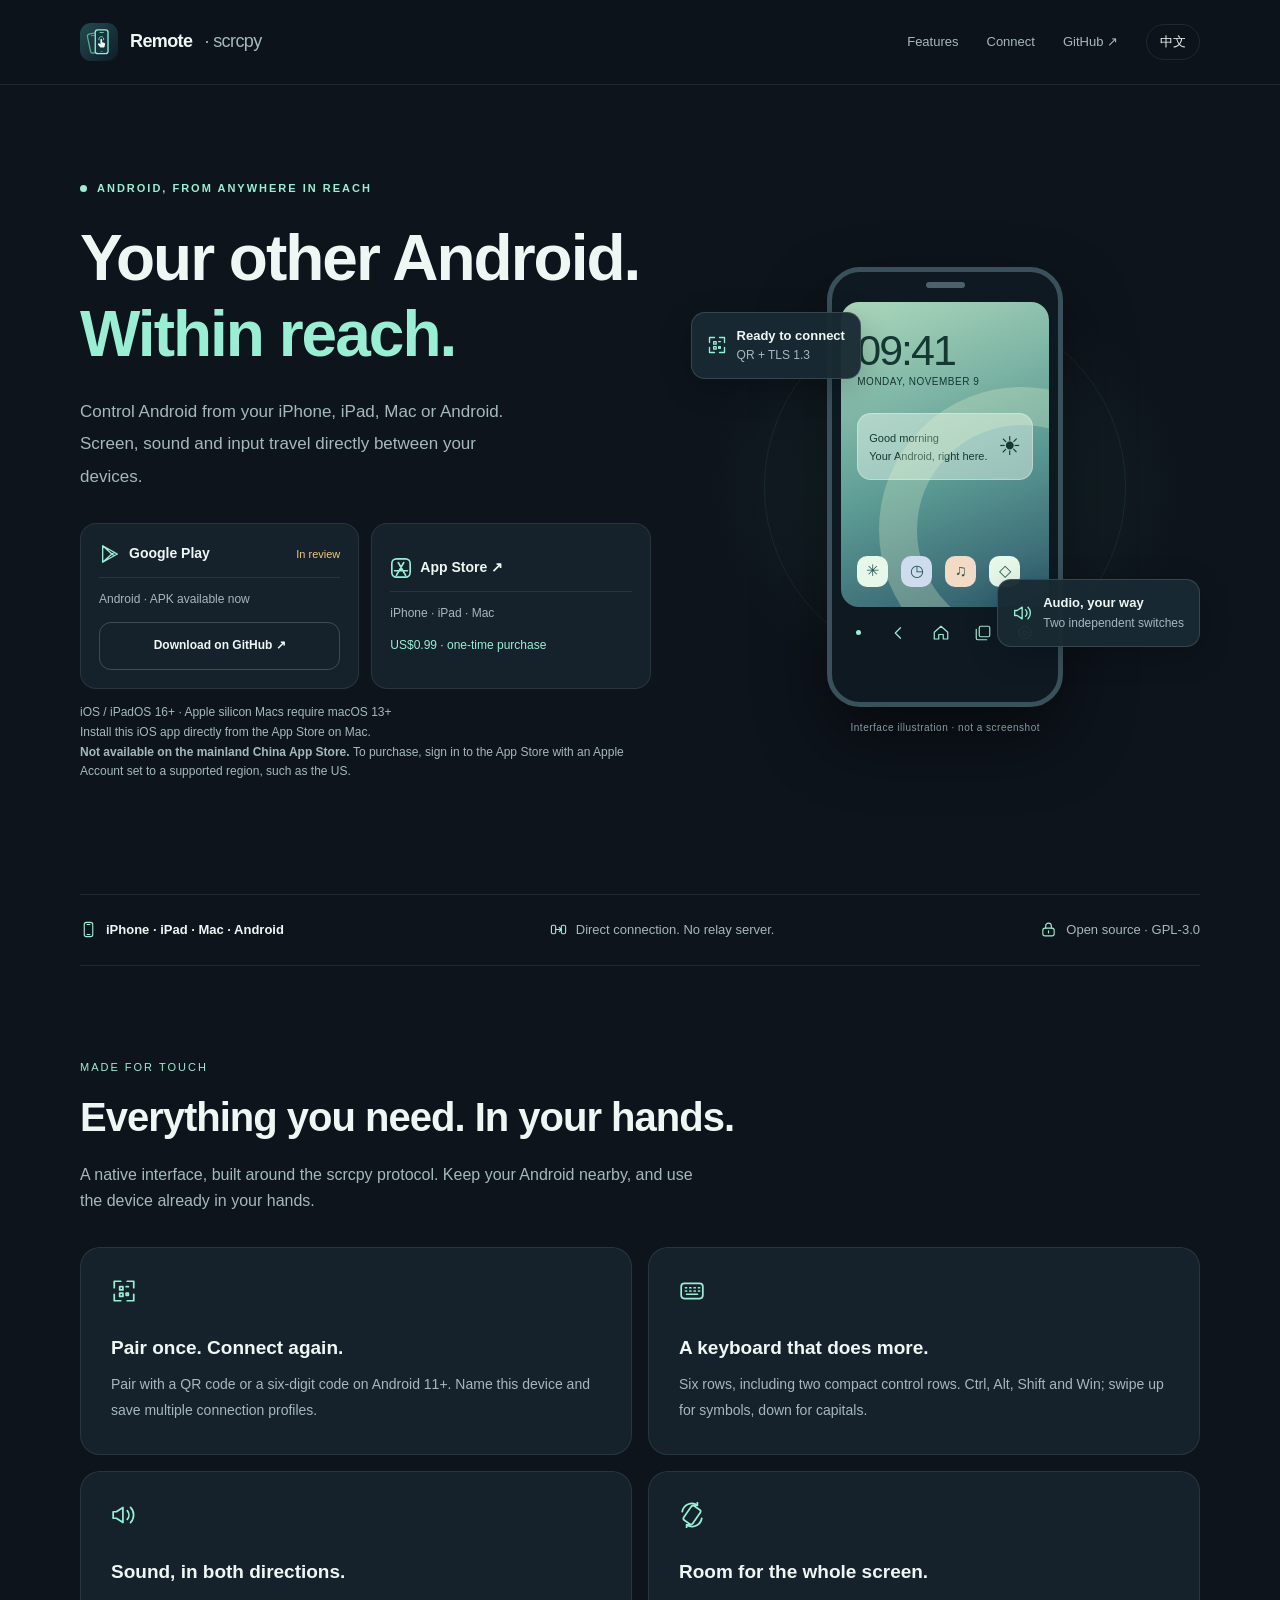
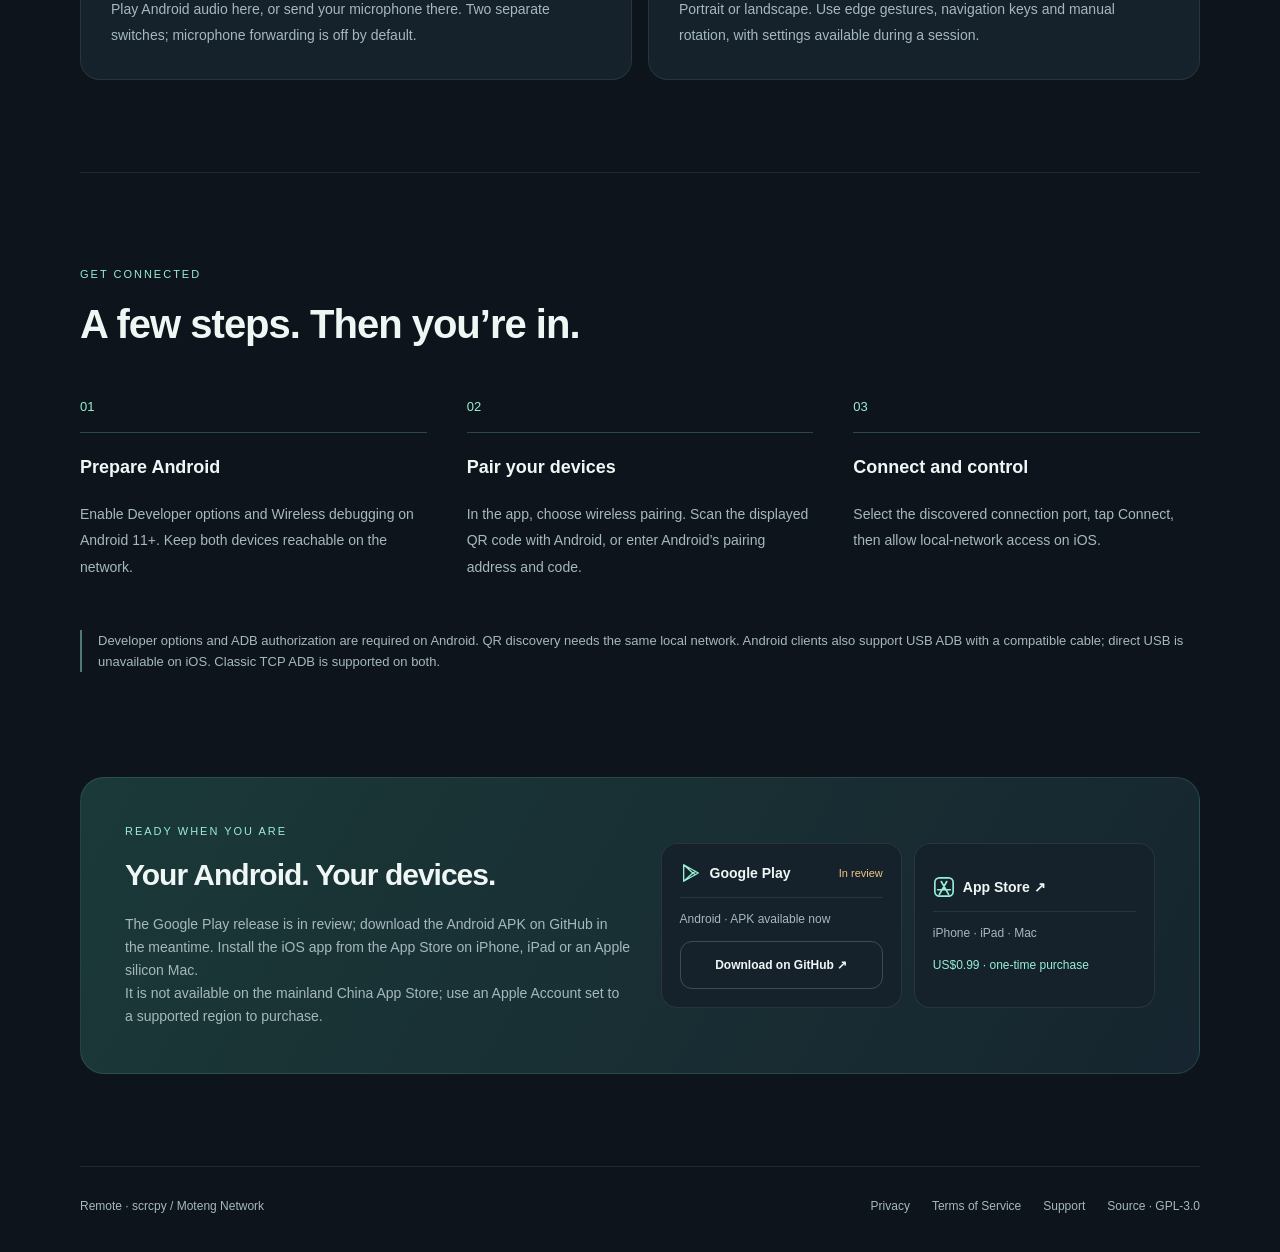
==== commit 8a7a36c4: "Unify website language switching and add store availability and terms" ====
--- a/site/index.html
+++ b/site/index.html
@@ -1,384 +1,739 @@
-<!doctype html>
-<html lang="zh-CN">
-  <head>
-    <meta charset="utf-8" />
-    <meta name="viewport" content="width=device-width, initial-scale=1" />
-    <meta name="theme-color" content="#0d141b" />
-    <title>远控 · scrcpy — 用手机或平板控制 Android</title>
-    <meta
-      name="description"
-      content="用 iPhone、iPad 或 Android 控制 Android。支持无线调试配对、声音转发与完整键盘，设备直接连接，无需中转服务器。"
-    />
-    <meta
-      property="og:title"
-      content="远控 · scrcpy — 用手机或平板控制 Android"
-    />
-    <meta
-      property="og:description"
-      content="用 iPhone、iPad 或 Android 控制 Android。支持无线调试配对、声音转发与完整键盘，设备直接连接，无需中转服务器。"
-    />
-    <meta property="og:type" content="website" />
-    <link rel="icon" type="image/svg+xml" href="assets/logo.svg" />
-    <link rel="stylesheet" href="assets/style.css" />
-    <link
-      rel="alternate"
-      hreflang="zh-CN"
-      href="https://scrcpy.oh-my-term.cn/"
-    />
-    <link
-      rel="alternate"
-      hreflang="en"
-      href="https://scrcpy.oh-my-term.cn/en/"
-    />
-  </head>
-  <body>
-    <a class="skip" href="#main">跳到正文</a>
-    <header class="header">
-      <nav class="wrap nav" aria-label="主导航">
-        <a class="brand" href="./"
-          ><img src="assets/logo.svg" width="38" height="38" alt="" />Remote
-          <span style="color: var(--muted); font-weight: 400">· scrcpy</span></a
-        >
-        <div class="navlinks">
-          <a class="desktop" href="#features">功能</a
-          ><a class="desktop" href="#connect">如何连接</a
-          ><a
-            class="desktop"
-            href="https://github.com/moteng-network/scrcpy-ios"
-            >GitHub ↗</a
-          ><a class="language" href="en/" lang="en">EN</a>
+<!DOCTYPE html>
+<html lang="en">
+ <head>
+  <meta charset="utf-8"/>
+  <meta content="width=device-width, initial-scale=1" name="viewport"/>
+  <meta content="#0d141b" name="theme-color"/>
+  <title data-text-en="Remote · scrcpy — Control Android from your phone, tablet or Mac" data-text-zh="远控 · scrcpy — 用手机、平板或 Mac 控制 Android">
+   Remote · scrcpy — Control Android from your phone, tablet or Mac
+  </title>
+  <meta content="Control Android from iPhone, iPad, Apple silicon Mac or Android. Available on the App Store; Google Play is in review, with Android APK downloads on GitHub." data-content-en="Control Android from iPhone, iPad, Apple silicon Mac or Android. Available on the App Store; Google Play is in review, with Android APK downloads on GitHub." data-content-zh="用 iPhone、iPad、Apple 芯片 Mac 或 Android 控制 Android。App Store 已上架，Google Play 审核中，Android APK 可从 GitHub 下载。" name="description"/>
+  <meta content="Remote · scrcpy — Control Android from your phone, tablet or Mac" data-content-en="Remote · scrcpy — Control Android from your phone, tablet or Mac" data-content-zh="远控 · scrcpy — 用手机、平板或 Mac 控制 Android" property="og:title"/>
+  <meta content="Control Android from iPhone, iPad, Apple silicon Mac or Android. Available on the App Store; Google Play is in review, with Android APK downloads on GitHub." data-content-en="Control Android from iPhone, iPad, Apple silicon Mac or Android. Available on the App Store; Google Play is in review, with Android APK downloads on GitHub." data-content-zh="用 iPhone、iPad、Apple 芯片 Mac 或 Android 控制 Android。App Store 已上架，Google Play 审核中，Android APK 可从 GitHub 下载。" property="og:description"/>
+  <meta content="website" property="og:type"/>
+  <link href="assets/logo.svg" rel="icon" type="image/svg+xml"/>
+  <script src="assets/language.js">
+  </script>
+  <link href="assets/style.css" rel="stylesheet"/>
+  <link href="https://scrcpy.oh-my-term.cn/" rel="canonical"/>
+ </head>
+ <body>
+  <a class="skip" href="#main">
+   <span data-language="zh-CN" lang="zh-CN">
+    跳到正文
+   </span>
+   <span data-language="en" lang="en">
+    Skip to content
+   </span>
+  </a>
+  <header class="header">
+   <nav aria-label="Main navigation" class="wrap nav" data-label-en="Main navigation" data-label-zh="主导航">
+    <a class="brand" href="./">
+     <img alt="" height="38" src="assets/logo.svg" width="38"/>
+     Remote
+     <span style="color: var(--muted); font-weight: 400">
+      · scrcpy
+     </span>
+    </a>
+    <div class="navlinks">
+     <a class="desktop" href="#features">
+      <span data-language="zh-CN" lang="zh-CN">
+       功能
+      </span>
+      <span data-language="en" lang="en">
+       Features
+      </span>
+     </a>
+     <a class="desktop" href="#connect">
+      <span data-language="zh-CN" lang="zh-CN">
+       如何连接
+      </span>
+      <span data-language="en" lang="en">
+       Connect
+      </span>
+     </a>
+     <a class="desktop" href="https://github.com/moteng-network/scrcpy-ios">
+      GitHub ↗
+     </a>
+     <button aria-label="Switch to Chinese" class="language language-toggle" data-label-en="Switch to Chinese" data-label-zh="切换为英文" data-toggle-language="" type="button">
+      <span data-language="zh-CN" lang="zh-CN">
+       EN
+      </span>
+      <span data-language="en" lang="en">
+       中文
+      </span>
+     </button>
+    </div>
+   </nav>
+  </header>
+  <main class="wrap" id="main">
+   <div class="hero">
+    <div>
+     <div class="eyebrow">
+      Android, from anywhere in reach
+     </div>
+     <h1>
+      <span data-language="zh-CN" lang="zh-CN">
+       把另一部 Android，
+       <br/>
+       <em>
+        握在手里。
+       </em>
+      </span>
+      <span data-language="en" lang="en">
+       Your other Android.
+       <br/>
+       <em>
+        Within reach.
+       </em>
+      </span>
+     </h1>
+     <p class="lead">
+      <span data-language="zh-CN" lang="zh-CN">
+       用 iPhone、iPad、Mac 或 Android 控制 Android。
+       <br/>
+       画面、声音和输入，直接在设备之间传输。
+      </span>
+      <span data-language="en" lang="en">
+       Control Android from your iPhone, iPad, Mac or Android.
+       <br/>
+       Screen, sound and input travel directly between your devices.
+      </span>
+     </p>
+     <div class="downloads">
+      <div class="download-card android-download">
+       <div class="store-row">
+        <svg aria-hidden="true" fill="none" stroke="currentColor" stroke-linejoin="round" stroke-width="1.5" viewBox="0 0 24 24">
+         <path d="M4 3v18l16-9L4 3Zm0 0 10 9L4 21m10-9 3-2m-3 2 3 2">
+         </path>
+        </svg>
+        <strong>
+         Google Play
+        </strong>
+        <span class="store-status">
+         <span data-language="zh-CN" lang="zh-CN">
+          审核中
+         </span>
+         <span data-language="en" lang="en">
+          In review
+         </span>
+        </span>
+       </div>
+       <p class="download-detail">
+        <span data-language="zh-CN" lang="zh-CN">
+         Android 版 · 可先下载 APK
+        </span>
+        <span data-language="en" lang="en">
+         Android · APK available now
+        </span>
+       </p>
+       <a class="button secondary" href="https://github.com/moteng-network/scrcpy-apk/releases/latest">
+        <span data-language="zh-CN" lang="zh-CN">
+         到 GitHub 下载 ↗
+        </span>
+        <span data-language="en" lang="en">
+         Download on GitHub ↗
+        </span>
+       </a>
+      </div>
+      <a class="download-card app-store-download" href="https://apps.apple.com/app/id6832577723">
+       <div class="store-row">
+        <svg aria-hidden="true" fill="none" stroke="currentColor" stroke-linecap="round" stroke-width="1.8" viewBox="0 0 24 24">
+         <rect height="20" rx="5" width="20" x="2" y="2">
+         </rect>
+         <path d="m9 6 8 14M15 6 7 20M5 15h14">
+         </path>
+        </svg>
+        <strong>
+         App Store ↗
+        </strong>
+       </div>
+       <span class="download-detail">
+        iPhone · iPad · Mac
+       </span>
+       <span class="store-price">
+        <span data-language="zh-CN" lang="zh-CN">
+         US$0.99 · 一次购买
+        </span>
+        <span data-language="en" lang="en">
+         US$0.99 · one-time purchase
+        </span>
+       </span>
+      </a>
+     </div>
+     <p class="note">
+      <span data-language="zh-CN" lang="zh-CN">
+       iOS / iPadOS 16+ · Apple 芯片 Mac 需 macOS 13+
+       <br/>
+       Mac 可从 App Store 直接安装此 iOS 版。
+       <br/>
+       <strong>
+        中国大陆区 App Store 未上架。
+       </strong>
+       请使用其他已上架地区（如美国）的 Apple 账号登录 App Store 购买。
+      </span>
+      <span data-language="en" lang="en">
+       iOS / iPadOS 16+ · Apple silicon Macs require macOS 13+
+       <br/>
+       Install this iOS app directly from the App Store on Mac.
+       <br/>
+       <strong>
+        Not available on the mainland China App Store.
+       </strong>
+       To purchase, sign in to the App Store with an Apple Account set to a supported region, such as the US.
+      </span>
+     </p>
+    </div>
+    <div aria-label="Illustration of an Android screen with remote navigation keys" class="art" data-label-en="Illustration of an Android screen with remote navigation keys" data-label-zh="Android 远控屏幕和导航键示意" role="img">
+     <div class="badge pair">
+      <svg aria-hidden="true" fill="none" stroke="currentColor" stroke-linecap="round" stroke-linejoin="round" stroke-width="1.6" viewBox="0 0 24 24">
+       <path d="M9 3H3v6m12-6h6v6M3 15v6h6m12-6v6h-6M8 8h3v3H8zm6 0h2m-2 6h2v2h-2zm-6 0h3v3H8z">
+       </path>
+      </svg>
+      <div>
+       <span data-language="zh-CN" lang="zh-CN">
+        <b>
+         配对完成，随时连接
+        </b>
+        QR + TLS 1.3
+       </span>
+       <span data-language="en" lang="en">
+        <b>
+         Ready to connect
+        </b>
+        QR + TLS 1.3
+       </span>
+      </div>
+     </div>
+     <div class="phone">
+      <div class="camera">
+      </div>
+      <div class="screen">
+       <div class="clock">
+        09:41
+       </div>
+       <div class="day">
+        <span data-language="zh-CN" lang="zh-CN">
+         11 月 9 日 · 星期一
+        </span>
+        <span data-language="en" lang="en">
+         MONDAY, NOVEMBER 9
+        </span>
+       </div>
+       <div class="weather">
+        <div>
+         <span data-language="zh-CN" lang="zh-CN">
+          早上好
+          <br/>
+          另一部手机，就在手边。
+         </span>
+         <span data-language="en" lang="en">
+          Good morning
+          <br/>
+          Your Android, right here.
+         </span>
         </div>
-      </nav>
-    </header>
-    <main id="main" class="wrap">
-      <div class="hero">
-        <div>
-          <div class="eyebrow">Android, from anywhere in reach</div>
-          <h1>把另一部 Android，<br /><em>握在手里。</em></h1>
-          <p class="lead">
-            用 iPhone、iPad 或 Android 控制 Android。<br />画面、声音和输入，直接在设备之间传输。
-          </p>
-          <div class="actions">
-            <a
-              class="button"
-              href="https://github.com/moteng-network/scrcpy-apk/releases/latest"
-              >下载 Android 版 ↗</a
-            ><a
-              class="button secondary"
-              href="https://apps.apple.com/app/id6832577723"
-              >App Store 下载 ↗</a
-            >
-          </div>
-          <p class="note">
-            iOS / iPadOS 16+ · App Store 一次购买 US$0.99<br />
-            <strong>中国大陆区 App Store 未上架。</strong>请使用其他已上架地区（如美国）的 Apple 账号登录 App Store 购买。
-          </p>
-        </div>
-        <div class="art" role="img" aria-label="Android 远控屏幕和导航键示意">
-          <div class="badge pair">
-            <svg
-              viewBox="0 0 24 24"
-              fill="none"
-              stroke="currentColor"
-              stroke-width="1.6"
-              stroke-linecap="round"
-              stroke-linejoin="round"
-              aria-hidden="true"
-            >
-              <path
-                d="M9 3H3v6m12-6h6v6M3 15v6h6m12-6v6h-6M8 8h3v3H8zm6 0h2m-2 6h2v2h-2zm-6 0h3v3H8z"
-              />
-            </svg>
-            <div><b>配对完成，随时连接</b>QR + TLS 1.3</div>
-          </div>
-          <div class="phone">
-            <div class="camera"></div>
-            <div class="screen">
-              <div class="clock">09:41</div>
-              <div class="day">11 月 9 日 · 星期一</div>
-              <div class="weather">
-                <div>早上好<br />另一部手机，就在手边。</div>
-                <b>☀</b>
-              </div>
-              <div class="apps">
-                <span class="app-dot">✳</span><span class="app-dot">◷</span
-                ><span class="app-dot">♫</span><span class="app-dot">◇</span>
-              </div>
-            </div>
-            <div class="remote-controls">
-              <span class="connected"></span
-              ><svg
-                viewBox="0 0 24 24"
-                fill="none"
-                stroke="currentColor"
-                stroke-width="1.6"
-                stroke-linecap="round"
-                stroke-linejoin="round"
-                aria-hidden="true"
-              >
-                <path d="m14 5-7 7 7 7" /></svg
-              ><svg
-                viewBox="0 0 24 24"
-                fill="none"
-                stroke="currentColor"
-                stroke-width="1.6"
-                stroke-linecap="round"
-                stroke-linejoin="round"
-                aria-hidden="true"
-              >
-                <path d="m3 11 9-8 9 8v9h-6v-6H9v6H3z" /></svg
-              ><svg
-                viewBox="0 0 24 24"
-                fill="none"
-                stroke="currentColor"
-                stroke-width="1.6"
-                stroke-linecap="round"
-                stroke-linejoin="round"
-                aria-hidden="true"
-              >
-                <rect x="7" y="3" width="14" height="14" rx="2" />
-                <path d="M3 7v12a2 2 0 0 0 2 2h12" /></svg
-              ><svg
-                viewBox="0 0 24 24"
-                fill="none"
-                stroke="currentColor"
-                stroke-width="1.6"
-                stroke-linecap="round"
-                stroke-linejoin="round"
-                aria-hidden="true"
-              >
-                <circle cx="12" cy="12" r="3" />
-                <path
-                  d="m9 3-1 3-3 1-2 3 2 2-1 3 3 2 2 3 3-1 3 1 2-3 3-2-1-3 2-2-2-3-3-1-1-3z"
-                />
-              </svg>
-            </div>
-          </div>
-          <div class="badge audio">
-            <svg
-              viewBox="0 0 24 24"
-              fill="none"
-              stroke="currentColor"
-              stroke-width="1.6"
-              stroke-linecap="round"
-              stroke-linejoin="round"
-              aria-hidden="true"
-            >
-              <path
-                d="m11 5-6 4H2v6h3l6 4zM15 8a6 6 0 0 1 0 8m3-11a10 10 0 0 1 0 14"
-              />
-            </svg>
-            <div><b>画面之外，声音也在</b>播放与麦克风，独立开关</div>
-          </div>
-          <span class="art-caption">远控界面示意，非实际截图</span>
-        </div>
-      </div>
-      <div class="platforms">
-        <span
-          ><svg
-            viewBox="0 0 24 24"
-            fill="none"
-            stroke="currentColor"
-            stroke-width="1.6"
-            stroke-linecap="round"
-            stroke-linejoin="round"
-            aria-hidden="true"
-          >
-            <rect x="6" y="2" width="12" height="20" rx="3" />
-            <path d="M10 5h4M10 19h4" /></svg
-          ><strong>iPhone · iPad · Android</strong></span
-        ><span
-          ><svg
-            viewBox="0 0 24 24"
-            fill="none"
-            stroke="currentColor"
-            stroke-width="1.6"
-            stroke-linecap="round"
-            stroke-linejoin="round"
-            aria-hidden="true"
-          >
-            <rect x="2" y="6" width="6" height="12" rx="2" />
-            <rect x="16" y="6" width="6" height="12" rx="2" />
-            <path d="M8 12h8m-3-3 3 3-3 3" /></svg
-          >设备直接连接，无需中转服务器</span
-        ><span
-          ><svg
-            viewBox="0 0 24 24"
-            fill="none"
-            stroke="currentColor"
-            stroke-width="1.6"
-            stroke-linecap="round"
-            stroke-linejoin="round"
-            aria-hidden="true"
-          >
-            <rect x="4" y="10" width="16" height="11" rx="3" />
-            <path d="M8 10V7a4 4 0 0 1 8 0v3m-4 4v3" /></svg
-          >代码开源 · GPL-3.0</span
-        >
-      </div>
-      <section id="features">
-        <div class="section-label">为手机和平板而做</div>
-        <h2>看得清，也操控得顺手。</h2>
-        <p class="section-lead">
-          基于 scrcpy 协议的原生客户端。无需电脑，直接用手里的设备操作另一部
+        <b>
+         ☀
+        </b>
+       </div>
+       <div class="apps">
+        <span class="app-dot">
+         ✳
+        </span>
+        <span class="app-dot">
+         ◷
+        </span>
+        <span class="app-dot">
+         ♫
+        </span>
+        <span class="app-dot">
+         ◇
+        </span>
+       </div>
+      </div>
+      <div class="remote-controls">
+       <span class="connected">
+       </span>
+       <svg aria-hidden="true" fill="none" stroke="currentColor" stroke-linecap="round" stroke-linejoin="round" stroke-width="1.6" viewBox="0 0 24 24">
+        <path d="m14 5-7 7 7 7">
+        </path>
+       </svg>
+       <svg aria-hidden="true" fill="none" stroke="currentColor" stroke-linecap="round" stroke-linejoin="round" stroke-width="1.6" viewBox="0 0 24 24">
+        <path d="m3 11 9-8 9 8v9h-6v-6H9v6H3z">
+        </path>
+       </svg>
+       <svg aria-hidden="true" fill="none" stroke="currentColor" stroke-linecap="round" stroke-linejoin="round" stroke-width="1.6" viewBox="0 0 24 24">
+        <rect height="14" rx="2" width="14" x="7" y="3">
+        </rect>
+        <path d="M3 7v12a2 2 0 0 0 2 2h12">
+        </path>
+       </svg>
+       <svg aria-hidden="true" fill="none" stroke="currentColor" stroke-linecap="round" stroke-linejoin="round" stroke-width="1.6" viewBox="0 0 24 24">
+        <circle cx="12" cy="12" r="3">
+        </circle>
+        <path d="m9 3-1 3-3 1-2 3 2 2-1 3 3 2 2 3 3-1 3 1 2-3 3-2-1-3 2-2-2-3-3-1-1-3z">
+        </path>
+       </svg>
+      </div>
+     </div>
+     <div class="badge audio">
+      <svg aria-hidden="true" fill="none" stroke="currentColor" stroke-linecap="round" stroke-linejoin="round" stroke-width="1.6" viewBox="0 0 24 24">
+       <path d="m11 5-6 4H2v6h3l6 4zM15 8a6 6 0 0 1 0 8m3-11a10 10 0 0 1 0 14">
+       </path>
+      </svg>
+      <div>
+       <span data-language="zh-CN" lang="zh-CN">
+        <b>
+         画面之外，声音也在
+        </b>
+        播放与麦克风，独立开关
+       </span>
+       <span data-language="en" lang="en">
+        <b>
+         Audio, your way
+        </b>
+        Two independent switches
+       </span>
+      </div>
+     </div>
+     <span class="art-caption">
+      <span data-language="zh-CN" lang="zh-CN">
+       远控界面示意，非实际截图
+      </span>
+      <span data-language="en" lang="en">
+       Interface illustration · not a screenshot
+      </span>
+     </span>
+    </div>
+   </div>
+   <div class="platforms">
+    <span>
+     <span data-language="zh-CN" lang="zh-CN">
+      <svg aria-hidden="true" fill="none" stroke="currentColor" stroke-linecap="round" stroke-linejoin="round" stroke-width="1.6" viewBox="0 0 24 24">
+       <rect height="20" rx="3" width="12" x="6" y="2">
+       </rect>
+       <path d="M10 5h4M10 19h4">
+       </path>
+      </svg>
+      <strong>
+       iPhone · iPad · Mac · Android
+      </strong>
+     </span>
+     <span data-language="en" lang="en">
+      <svg aria-hidden="true" fill="none" stroke="currentColor" stroke-linecap="round" stroke-linejoin="round" stroke-width="1.6" viewBox="0 0 24 24">
+       <rect height="20" rx="3" width="12" x="6" y="2">
+       </rect>
+       <path d="M10 5h4M10 19h4">
+       </path>
+      </svg>
+      <strong>
+       iPhone · iPad · Mac · Android
+      </strong>
+     </span>
+    </span>
+    <span>
+     <span data-language="zh-CN" lang="zh-CN">
+      <svg aria-hidden="true" fill="none" stroke="currentColor" stroke-linecap="round" stroke-linejoin="round" stroke-width="1.6" viewBox="0 0 24 24">
+       <rect height="12" rx="2" width="6" x="2" y="6">
+       </rect>
+       <rect height="12" rx="2" width="6" x="16" y="6">
+       </rect>
+       <path d="M8 12h8m-3-3 3 3-3 3">
+       </path>
+      </svg>
+      设备直接连接，无需中转服务器
+     </span>
+     <span data-language="en" lang="en">
+      <svg aria-hidden="true" fill="none" stroke="currentColor" stroke-linecap="round" stroke-linejoin="round" stroke-width="1.6" viewBox="0 0 24 24">
+       <rect height="12" rx="2" width="6" x="2" y="6">
+       </rect>
+       <rect height="12" rx="2" width="6" x="16" y="6">
+       </rect>
+       <path d="M8 12h8m-3-3 3 3-3 3">
+       </path>
+      </svg>
+      Direct connection. No relay server.
+     </span>
+    </span>
+    <span>
+     <span data-language="zh-CN" lang="zh-CN">
+      <svg aria-hidden="true" fill="none" stroke="currentColor" stroke-linecap="round" stroke-linejoin="round" stroke-width="1.6" viewBox="0 0 24 24">
+       <rect height="11" rx="3" width="16" x="4" y="10">
+       </rect>
+       <path d="M8 10V7a4 4 0 0 1 8 0v3m-4 4v3">
+       </path>
+      </svg>
+      代码开源 · GPL-3.0
+     </span>
+     <span data-language="en" lang="en">
+      <svg aria-hidden="true" fill="none" stroke="currentColor" stroke-linecap="round" stroke-linejoin="round" stroke-width="1.6" viewBox="0 0 24 24">
+       <rect height="11" rx="3" width="16" x="4" y="10">
+       </rect>
+       <path d="M8 10V7a4 4 0 0 1 8 0v3m-4 4v3">
+       </path>
+      </svg>
+      Open source · GPL-3.0
+     </span>
+    </span>
+   </div>
+   <section id="features">
+    <div class="section-label">
+     <span data-language="zh-CN" lang="zh-CN">
+      为手机和平板而做
+     </span>
+     <span data-language="en" lang="en">
+      Made for touch
+     </span>
+    </div>
+    <h2>
+     <span data-language="zh-CN" lang="zh-CN">
+      看得清，也操控得顺手。
+     </span>
+     <span data-language="en" lang="en">
+      Everything you need. In your hands.
+     </span>
+    </h2>
+    <p class="section-lead">
+     <span data-language="zh-CN" lang="zh-CN">
+      基于 scrcpy 协议的原生客户端。无需电脑，直接用手里的设备操作另一部
           Android。
-        </p>
-        <div class="grid">
-          <article class="card">
-            <svg
-              viewBox="0 0 24 24"
-              fill="none"
-              stroke="currentColor"
-              stroke-width="1.6"
-              stroke-linecap="round"
-              stroke-linejoin="round"
-              aria-hidden="true"
-            >
-              <path
-                d="M9 3H3v6m12-6h6v6M3 15v6h6m12-6v6h-6M8 8h3v3H8zm6 0h2m-2 6h2v2h-2zm-6 0h3v3H8z"
-              />
-            </svg>
-            <h3>配对一次，下次直接连接。</h3>
-            <p>
-              Android 11+
+     </span>
+     <span data-language="en" lang="en">
+      A native interface, built around the scrcpy protocol. Keep your
+          Android nearby, and use the device already in your hands.
+     </span>
+    </p>
+    <div class="grid">
+     <article class="card">
+      <svg aria-hidden="true" fill="none" stroke="currentColor" stroke-linecap="round" stroke-linejoin="round" stroke-width="1.6" viewBox="0 0 24 24">
+       <path d="M9 3H3v6m12-6h6v6M3 15v6h6m12-6v6h-6M8 8h3v3H8zm6 0h2m-2 6h2v2h-2zm-6 0h3v3H8z">
+       </path>
+      </svg>
+      <h3>
+       <span data-language="zh-CN" lang="zh-CN">
+        配对一次，下次直接连接。
+       </span>
+       <span data-language="en" lang="en">
+        Pair once. Connect again.
+       </span>
+      </h3>
+      <p>
+       <span data-language="zh-CN" lang="zh-CN">
+        Android 11+
               支持二维码和六位配对码。自定义本机名称，保存多组主机配置，切换设备更方便。
-            </p>
-          </article>
-          <article class="card">
-            <svg
-              viewBox="0 0 24 24"
-              fill="none"
-              stroke="currentColor"
-              stroke-width="1.6"
-              stroke-linecap="round"
-              stroke-linejoin="round"
-              aria-hidden="true"
-            >
-              <rect x="2" y="5" width="20" height="14" rx="3" />
-              <path
-                d="M6 9h1m3 0h1m3 0h1m3 0h1M6 12h1m3 0h1m3 0h1m3 0h1M7 15h10"
-              />
-            </svg>
-            <h3>完整键盘，小屏也能顺手用。</h3>
-            <p>
-              六行 QWERTY 键盘，含两行紧凑控制键。Ctrl、Alt、Shift、Win
+       </span>
+       <span data-language="en" lang="en">
+        Pair with a QR code or a six-digit code on Android 11+. Name this
+              device and save multiple connection profiles.
+       </span>
+      </p>
+     </article>
+     <article class="card">
+      <svg aria-hidden="true" fill="none" stroke="currentColor" stroke-linecap="round" stroke-linejoin="round" stroke-width="1.6" viewBox="0 0 24 24">
+       <rect height="14" rx="3" width="20" x="2" y="5">
+       </rect>
+       <path d="M6 9h1m3 0h1m3 0h1m3 0h1M6 12h1m3 0h1m3 0h1m3 0h1M7 15h10">
+       </path>
+      </svg>
+      <h3>
+       <span data-language="zh-CN" lang="zh-CN">
+        完整键盘，小屏也能顺手用。
+       </span>
+       <span data-language="en" lang="en">
+        A keyboard that does more.
+       </span>
+      </h3>
+      <p>
+       <span data-language="zh-CN" lang="zh-CN">
+        六行 QWERTY 键盘，含两行紧凑控制键。Ctrl、Alt、Shift、Win
               一应俱全，上滑输入符号，下滑输入大写。
-            </p>
-          </article>
-          <article class="card">
-            <svg
-              viewBox="0 0 24 24"
-              fill="none"
-              stroke="currentColor"
-              stroke-width="1.6"
-              stroke-linecap="round"
-              stroke-linejoin="round"
-              aria-hidden="true"
-            >
-              <path
-                d="m11 5-6 4H2v6h3l6 4zM15 8a6 6 0 0 1 0 8m3-11a10 10 0 0 1 0 14"
-              />
-            </svg>
-            <h3>声音往返，分别掌控。</h3>
-            <p>
-              播放远端系统声音，也可以把本机麦克风传到远端。两个独立开关，麦克风转发默认关闭。
-            </p>
-          </article>
-          <article class="card">
-            <svg
-              viewBox="0 0 24 24"
-              fill="none"
-              stroke="currentColor"
-              stroke-width="1.6"
-              stroke-linecap="round"
-              stroke-linejoin="round"
-              aria-hidden="true"
-            >
-              <rect
-                x="7"
-                y="4"
-                width="10"
-                height="16"
-                rx="2"
-                transform="rotate(35 12 12)"
-              />
-              <path
-                d="M3 9a9 9 0 0 1 14-6m0-3v3h-3M21 15a9 9 0 0 1-14 6m0 3v-3h3"
-              />
-            </svg>
-            <h3>横过来，空间就打开了。</h3>
-            <p>
-              支持横竖屏、边缘手势、虚拟导航键和手动旋转。连接中随时调整设置，让画面占据更多空间。
-            </p>
-          </article>
-        </div>
-      </section>
-      <section id="connect" class="steps-section">
-        <div class="section-label">GET CONNECTED</div>
-        <h2>准备好，就连起来。</h2>
-        <div class="steps">
-          <article class="step">
-            <div class="step-number">01</div>
-            <h3>准备 Android</h3>
-            <p>
-              在 Android 11+
+       </span>
+       <span data-language="en" lang="en">
+        Six rows, including two compact control rows. Ctrl, Alt, Shift and
+              Win; swipe up for symbols, down for capitals.
+       </span>
+      </p>
+     </article>
+     <article class="card">
+      <svg aria-hidden="true" fill="none" stroke="currentColor" stroke-linecap="round" stroke-linejoin="round" stroke-width="1.6" viewBox="0 0 24 24">
+       <path d="m11 5-6 4H2v6h3l6 4zM15 8a6 6 0 0 1 0 8m3-11a10 10 0 0 1 0 14">
+       </path>
+      </svg>
+      <h3>
+       <span data-language="zh-CN" lang="zh-CN">
+        声音往返，分别掌控。
+       </span>
+       <span data-language="en" lang="en">
+        Sound, in both directions.
+       </span>
+      </h3>
+      <p>
+       <span data-language="zh-CN" lang="zh-CN">
+        播放远端系统声音，也可以把本机麦克风传到远端。两个独立开关，麦克风转发默认关闭。
+       </span>
+       <span data-language="en" lang="en">
+        Play Android audio here, or send your microphone there. Two
+              separate switches; microphone forwarding is off by default.
+       </span>
+      </p>
+     </article>
+     <article class="card">
+      <svg aria-hidden="true" fill="none" stroke="currentColor" stroke-linecap="round" stroke-linejoin="round" stroke-width="1.6" viewBox="0 0 24 24">
+       <rect height="16" rx="2" transform="rotate(35 12 12)" width="10" x="7" y="4">
+       </rect>
+       <path d="M3 9a9 9 0 0 1 14-6m0-3v3h-3M21 15a9 9 0 0 1-14 6m0 3v-3h3">
+       </path>
+      </svg>
+      <h3>
+       <span data-language="zh-CN" lang="zh-CN">
+        横过来，空间就打开了。
+       </span>
+       <span data-language="en" lang="en">
+        Room for the whole screen.
+       </span>
+      </h3>
+      <p>
+       <span data-language="zh-CN" lang="zh-CN">
+        支持横竖屏、边缘手势、虚拟导航键和手动旋转。连接中随时调整设置，让画面占据更多空间。
+       </span>
+       <span data-language="en" lang="en">
+        Portrait or landscape. Use edge gestures, navigation keys and
+              manual rotation, with settings available during a session.
+       </span>
+      </p>
+     </article>
+    </div>
+   </section>
+   <section class="steps-section" id="connect">
+    <div class="section-label">
+     GET CONNECTED
+    </div>
+    <h2>
+     <span data-language="zh-CN" lang="zh-CN">
+      准备好，就连起来。
+     </span>
+     <span data-language="en" lang="en">
+      A few steps. Then you’re in.
+     </span>
+    </h2>
+    <div class="steps">
+     <article class="step">
+      <div class="step-number">
+       01
+      </div>
+      <h3>
+       <span data-language="zh-CN" lang="zh-CN">
+        准备 Android
+       </span>
+       <span data-language="en" lang="en">
+        Prepare Android
+       </span>
+      </h3>
+      <p>
+       <span data-language="zh-CN" lang="zh-CN">
+        在 Android 11+
               的开发者选项里开启「无线调试」，确保两台设备网络互通。
-            </p>
-          </article>
-          <article class="step">
-            <div class="step-number">02</div>
-            <h3>完成配对</h3>
-            <p>
-              在 App 选择无线调试配对。用 Android 扫描 App 显示的二维码，或填写
+       </span>
+       <span data-language="en" lang="en">
+        Enable Developer options and Wireless debugging on Android 11+.
+              Keep both devices reachable on the network.
+       </span>
+      </p>
+     </article>
+     <article class="step">
+      <div class="step-number">
+       02
+      </div>
+      <h3>
+       <span data-language="zh-CN" lang="zh-CN">
+        完成配对
+       </span>
+       <span data-language="en" lang="en">
+        Pair your devices
+       </span>
+      </h3>
+      <p>
+       <span data-language="zh-CN" lang="zh-CN">
+        在 App 选择无线调试配对。用 Android 扫描 App 显示的二维码，或填写
               Android 的配对地址与配对码。
-            </p>
-          </article>
-          <article class="step">
-            <div class="step-number">03</div>
-            <h3>连接，开始控制</h3>
-            <p>
-              选择自动发现的连接端口，点击「连接设备」。iOS
+       </span>
+       <span data-language="en" lang="en">
+        In the app, choose wireless pairing. Scan the displayed QR code
+              with Android, or enter Android’s pairing address and code.
+       </span>
+      </p>
+     </article>
+     <article class="step">
+      <div class="step-number">
+       03
+      </div>
+      <h3>
+       <span data-language="zh-CN" lang="zh-CN">
+        连接，开始控制
+       </span>
+       <span data-language="en" lang="en">
+        Connect and control
+       </span>
+      </h3>
+      <p>
+       <span data-language="zh-CN" lang="zh-CN">
+        选择自动发现的连接端口，点击「连接设备」。iOS
               首次使用时允许本地网络访问。
-            </p>
-          </article>
-        </div>
-        <p class="aside-note">
-          被控 Android 需要开启开发者选项并授权
+       </span>
+       <span data-language="en" lang="en">
+        Select the discovered connection port, tap Connect, then allow
+              local-network access on iOS.
+       </span>
+      </p>
+     </article>
+    </div>
+    <p class="aside-note">
+     <span data-language="zh-CN" lang="zh-CN">
+      被控 Android 需要开启开发者选项并授权
           ADB；二维码发现需在同一局域网。Android 客户端还支持兼容线材的 USB
           ADB；iOS 暂不支持 USB 直连。两端均支持经典 TCP ADB。
-        </p>
-      </section>
-      <section style="padding-top: 0">
-        <div class="get">
-          <div>
-            <div class="section-label">READY WHEN YOU ARE</div>
-            <h2>从手边，连接另一边。</h2>
-            <p>
-              Android 版可从 GitHub 下载，iOS 版已在 App Store 发布。两端继续开源。<br />
-              中国大陆区 App Store 未上架，请使用其他已上架地区（如美国）的 Apple 账号登录 App Store 购买。
-            </p>
-          </div>
-          <div class="actions">
-            <a
-              class="button"
-              href="https://github.com/moteng-network/scrcpy-apk/releases/latest"
-              >获取 Android 版 ↗</a
-            ><a class="button secondary" href="https://apps.apple.com/app/id6832577723">获取 iOS 版 ↗</a>
-          </div>
-        </div>
-      </section>
-    </main>
-    <footer class="wrap footer">
-      <span
-        >Remote · scrcpy /
-        <a href="https://github.com/moteng-network">Moteng Network</a></span
-      >
-      <div class="footer-links">
-        <a href="privacy.html">隐私政策</a><a href="support.html">使用与支持</a
-        ><a href="https://github.com/moteng-network/scrcpy-ios"
-          >源码 · GPL-3.0</a
-        >
-      </div>
-    </footer>
-  </body>
+     </span>
+     <span data-language="en" lang="en">
+      Developer options and ADB authorization are required on Android. QR
+          discovery needs the same local network. Android clients also support
+          USB ADB with a compatible cable; direct USB is unavailable on iOS.
+          Classic TCP ADB is supported on both.
+     </span>
+    </p>
+   </section>
+   <section style="padding-top: 0">
+    <div class="get">
+     <div>
+      <div class="section-label">
+       READY WHEN YOU ARE
+      </div>
+      <h2>
+       <span data-language="zh-CN" lang="zh-CN">
+        从手边，连接另一边。
+       </span>
+       <span data-language="en" lang="en">
+        Your Android. Your devices.
+       </span>
+      </h2>
+      <p>
+       <span data-language="zh-CN" lang="zh-CN">
+        Google Play 正式版审核中，可先从 GitHub 下载 Android 版。iPhone、iPad 和 Apple 芯片 Mac 可从 App Store 安装 iOS 版。
+        <br/>
+        中国大陆区 App Store 未上架，购买需使用其他已上架地区的 Apple 账号。
+       </span>
+       <span data-language="en" lang="en">
+        The Google Play release is in review; download the Android APK on GitHub in the meantime. Install the iOS app from the App Store on iPhone, iPad or an Apple silicon Mac.
+        <br/>
+        It is not available on the mainland China App Store; use an Apple Account set to a supported region to purchase.
+       </span>
+      </p>
+     </div>
+     <div class="downloads">
+      <div class="download-card android-download">
+       <div class="store-row">
+        <svg aria-hidden="true" fill="none" stroke="currentColor" stroke-linejoin="round" stroke-width="1.5" viewBox="0 0 24 24">
+         <path d="M4 3v18l16-9L4 3Zm0 0 10 9L4 21m10-9 3-2m-3 2 3 2">
+         </path>
+        </svg>
+        <strong>
+         Google Play
+        </strong>
+        <span class="store-status">
+         <span data-language="zh-CN" lang="zh-CN">
+          审核中
+         </span>
+         <span data-language="en" lang="en">
+          In review
+         </span>
+        </span>
+       </div>
+       <p class="download-detail">
+        <span data-language="zh-CN" lang="zh-CN">
+         Android 版 · 可先下载 APK
+        </span>
+        <span data-language="en" lang="en">
+         Android · APK available now
+        </span>
+       </p>
+       <a class="button secondary" href="https://github.com/moteng-network/scrcpy-apk/releases/latest">
+        <span data-language="zh-CN" lang="zh-CN">
+         到 GitHub 下载 ↗
+        </span>
+        <span data-language="en" lang="en">
+         Download on GitHub ↗
+        </span>
+       </a>
+      </div>
+      <a class="download-card app-store-download" href="https://apps.apple.com/app/id6832577723">
+       <div class="store-row">
+        <svg aria-hidden="true" fill="none" stroke="currentColor" stroke-linecap="round" stroke-width="1.8" viewBox="0 0 24 24">
+         <rect height="20" rx="5" width="20" x="2" y="2">
+         </rect>
+         <path d="m9 6 8 14M15 6 7 20M5 15h14">
+         </path>
+        </svg>
+        <strong>
+         App Store ↗
+        </strong>
+       </div>
+       <span class="download-detail">
+        iPhone · iPad · Mac
+       </span>
+       <span class="store-price">
+        <span data-language="zh-CN" lang="zh-CN">
+         US$0.99 · 一次购买
+        </span>
+        <span data-language="en" lang="en">
+         US$0.99 · one-time purchase
+        </span>
+       </span>
+      </a>
+     </div>
+    </div>
+   </section>
+  </main>
+  <footer class="wrap footer">
+   <span>
+    Remote · scrcpy /
+    <a href="https://github.com/moteng-network">
+     Moteng Network
+    </a>
+   </span>
+   <div class="footer-links">
+    <a href="privacy.html">
+     <span data-language="zh-CN" lang="zh-CN">
+      隐私政策
+     </span>
+     <span data-language="en" lang="en">
+      Privacy
+     </span>
+    </a>
+    <a href="tos.html">
+     <span data-language="zh-CN" lang="zh-CN">
+      服务条款
+     </span>
+     <span data-language="en" lang="en">
+      Terms of Service
+     </span>
+    </a>
+    <a href="support.html">
+     <span data-language="zh-CN" lang="zh-CN">
+      使用与支持
+     </span>
+     <span data-language="en" lang="en">
+      Support
+     </span>
+    </a>
+    <a href="https://github.com/moteng-network/scrcpy-ios">
+     <span data-language="zh-CN" lang="zh-CN">
+      源码 · GPL-3.0
+     </span>
+     <span data-language="en" lang="en">
+      Source · GPL-3.0
+     </span>
+    </a>
+   </div>
+  </footer>
+ </body>
 </html>
--- a/site/assets/style.css
+++ b/site/assets/style.css
@@ -16,6 +16,21 @@
   scroll-behavior: smooth;
   scroll-padding-top: 90px;
 }
+html[lang="en"] [data-language="zh-CN"],
+html[lang="zh-CN"] [data-language="en"] {
+  display: none;
+}
+.language-toggle {
+  display: none;
+  background: transparent;
+  cursor: pointer;
+}
+.has-language-switch .language-toggle {
+  display: inline-block;
+}
+.language-toggle:hover {
+  border-color: var(--mint);
+}
 body {
   margin: 0;
   background: var(--bg);
@@ -175,6 +190,65 @@
   font-size: 12px;
   color: var(--muted);
 }
+.downloads {
+  display: grid;
+  grid-template-columns: repeat(2, minmax(0, 1fr));
+  gap: 12px;
+  margin: 30px 0 14px;
+}
+.download-card {
+  min-width: 0;
+  padding: 18px;
+  border: 1px solid var(--line);
+  border-radius: 16px;
+  background: var(--panel);
+}
+.store-row {
+  display: flex;
+  align-items: center;
+  gap: 8px;
+  padding-bottom: 12px;
+  border-bottom: 1px solid var(--line);
+  font-size: 14px;
+}
+.store-row svg {
+  width: 22px;
+  height: 22px;
+  flex-shrink: 0;
+  color: var(--mint);
+}
+.store-row strong {
+  white-space: nowrap;
+}
+.store-status {
+  margin-left: auto;
+  font-size: 11px;
+  color: #f0c780;
+  white-space: nowrap;
+}
+.download-detail {
+  display: block;
+  color: var(--muted);
+  font-size: 12px;
+  margin: 12px 0;
+}
+.download-card .button {
+  width: 100%;
+  padding: 9px 10px;
+  font-size: 12px;
+}
+.app-store-download {
+  display: flex;
+  flex-direction: column;
+  justify-content: center;
+}
+.app-store-download:hover {
+  border-color: var(--mint);
+}
+.store-price {
+  color: var(--mint);
+  font-size: 12px;
+}
 .art {
   position: relative;
   min-height: 480px;
@@ -470,6 +544,14 @@
   margin: 0;
   flex-shrink: 0;
 }
+.get .downloads {
+  flex: 0 0 48%;
+  margin: 0;
+}
+.get .download-detail {
+  margin: 12px 0;
+  font-size: 12px;
+}
 .footer {
   border-top: 1px solid var(--line);
   padding: 30px 0 36px;
@@ -547,6 +629,13 @@
     align-items: flex-start;
     flex-direction: column;
   }
+  .downloads {
+    grid-template-columns: 1fr;
+  }
+  .get .downloads {
+    width: 100%;
+    flex: auto;
+  }
   .steps {
     gap: 24px;
   }
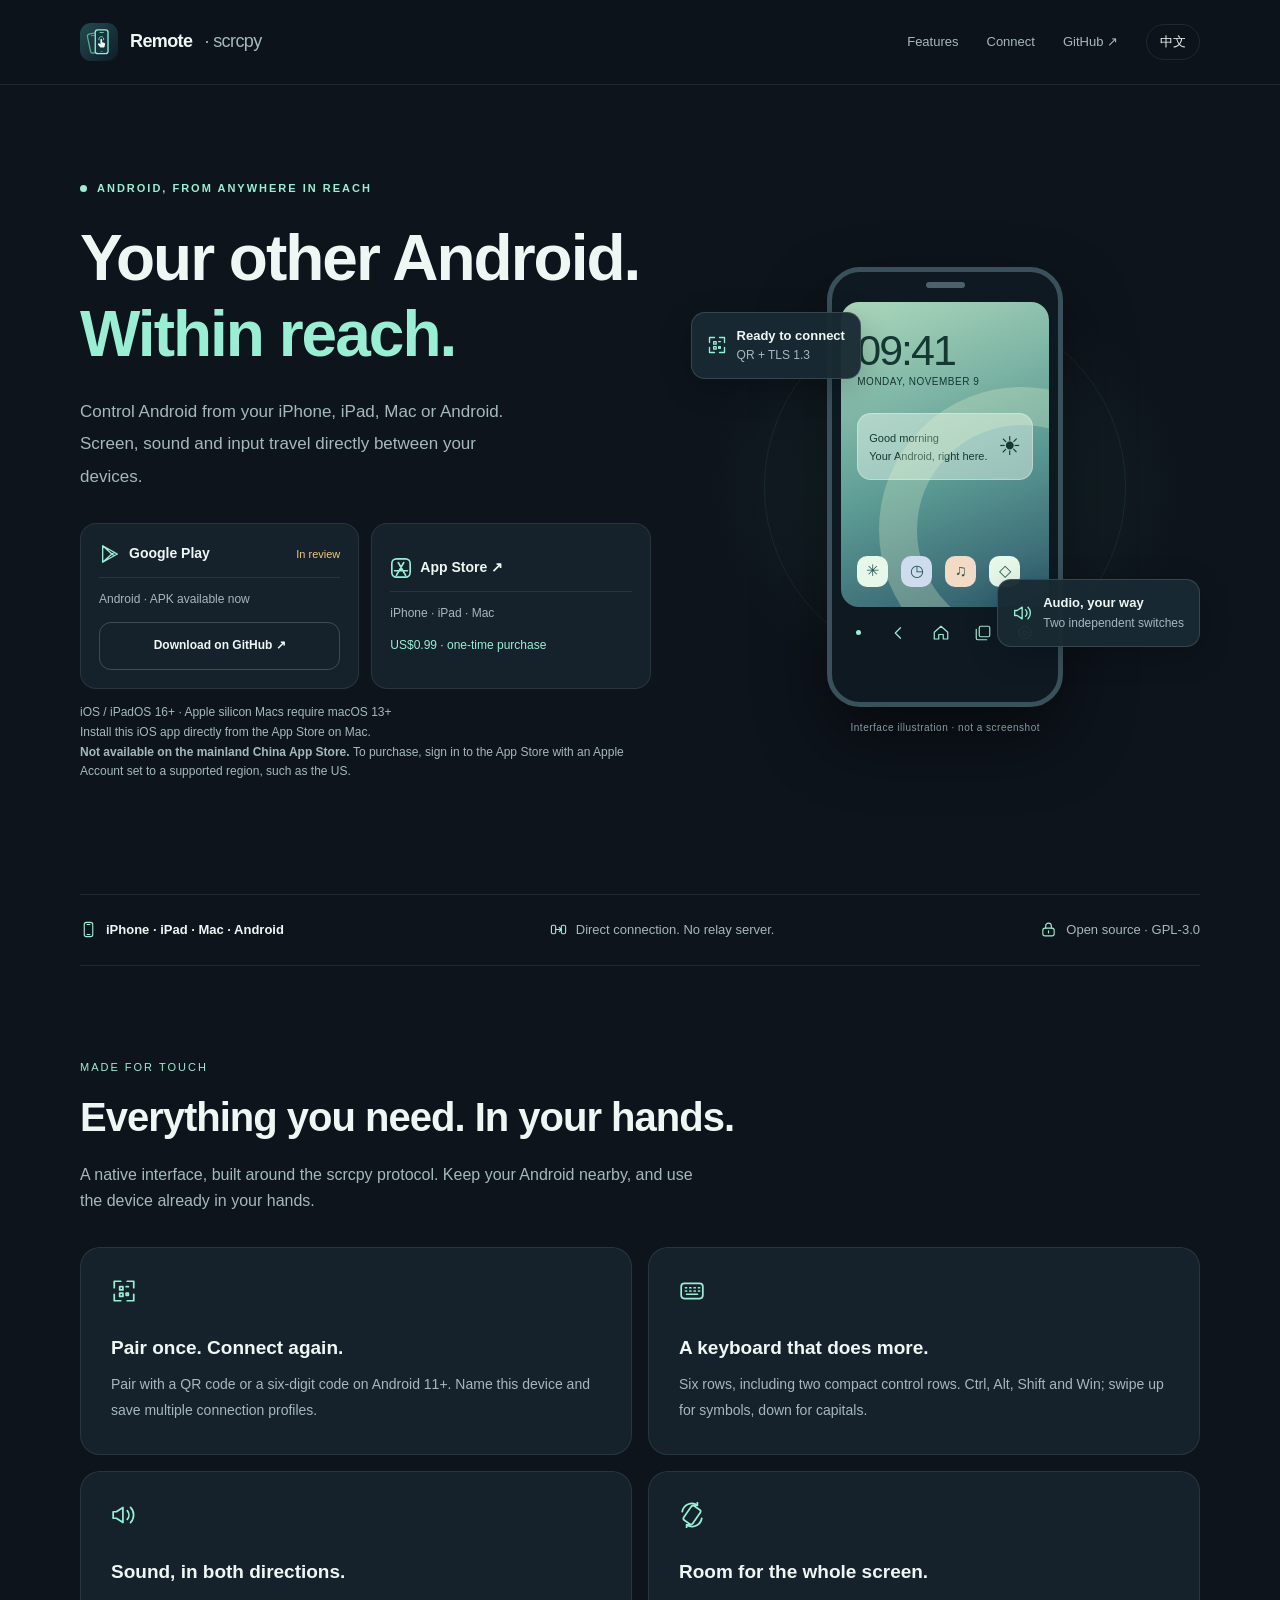
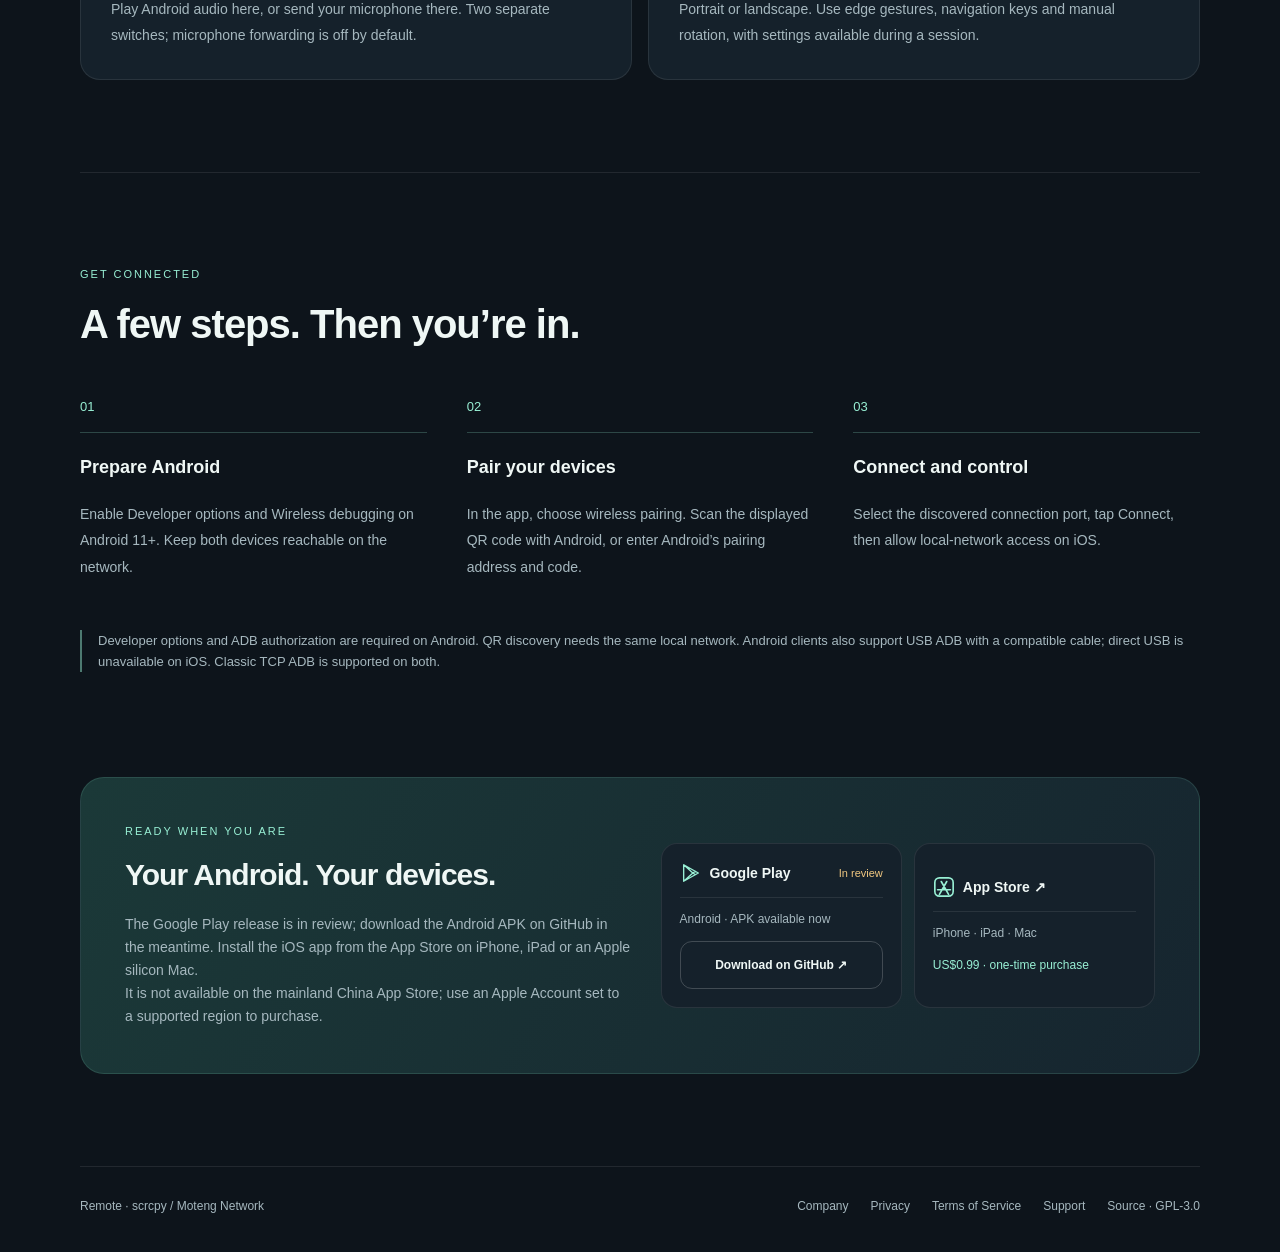
==== commit cfab0dc4: "Add company site link to site footers" ====
--- a/site/index.html
+++ b/site/index.html
@@ -701,6 +701,7 @@
     </a>
    </span>
    <div class="footer-links">
+    <a href="https://oh-my-term.cn/"><span data-language="zh-CN" lang="zh-CN">公司官网</span><span data-language="en" lang="en">Company</span></a>
     <a href="privacy.html">
      <span data-language="zh-CN" lang="zh-CN">
       隐私政策
